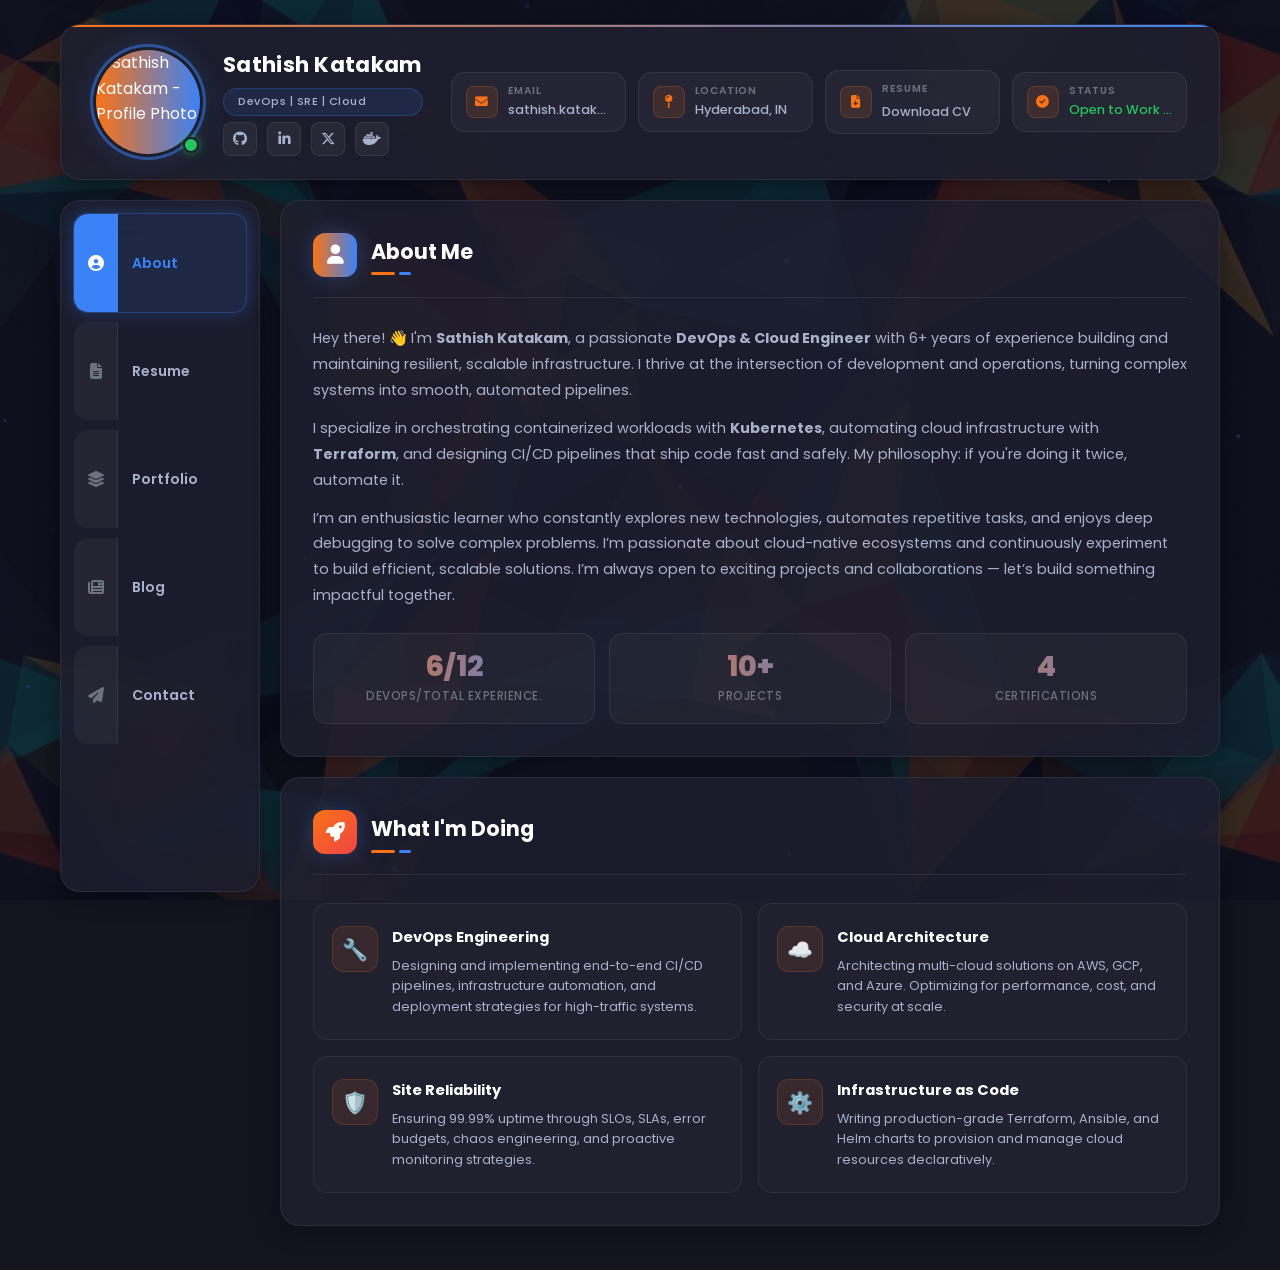
==== index.html @ ece2264b "files updated" ====
<!DOCTYPE html>
<html lang="en">

<head>
  <meta charset="UTF-8" />
  <meta name="viewport" content="width=device-width, initial-scale=1.0" />

  <!-- SEO -->
  <title>Sathish Katakam — DevOps & Cloud Engineer</title>
  <meta name="description"
    content="Alex Rivera is a DevOps, SRE, and Cloud Engineer specializing in infrastructure automation, Kubernetes, and cloud-native solutions." />
  <meta name="keywords" content="DevOps, SRE, Cloud Engineer, Kubernetes, Docker, AWS, Terraform, Portfolio" />

  <!-- Open Graph -->
  <meta property="og:title" content="Alex Rivera — DevOps & Cloud Engineer" />
  <meta property="og:description" content="Portfolio of Alex Rivera — DevOps, SRE, and Cloud Engineering specialist." />
  <meta property="og:type" content="website" />

  <!-- Fonts -->
  <link rel="preconnect" href="https://fonts.googleapis.com" />
  <link rel="preconnect" href="https://fonts.gstatic.com" crossorigin />
  <link href="https://fonts.googleapis.com/css2?family=Poppins:wght@300;400;500;600;700;800&display=swap"
    rel="stylesheet" />

  <!-- Icons -->
  <link rel="stylesheet" href="https://cdnjs.cloudflare.com/ajax/libs/font-awesome/6.4.2/css/all.min.css" />

  <!-- Styles -->
  <link rel="stylesheet" href="assets/css/style.css" />
</head>

<body>

<div id="certModal" class="img-modal" onclick="closeCertModal()">
  <span class="close-modal">&times;</span>
  <img class="modal-content" id="certModalImg">
</div>

  <!-- Ambient Canvas Background -->
  <canvas id="dot-canvas" style="position:fixed;inset:0;z-index:0;pointer-events:none;"></canvas>

  <div class="page-wrapper">

    <!-- ==================== TOP PANE (Profile Hero) ==================== -->
    <div class="top-pane" role="banner">

      <!-- Left: Avatar + Name + Title -->
      <div class="top-pane-identity">
        <div class="avatar-wrapper">
          <img src="assets/images/profile.png" alt="Sathish Katakam - Profile Photo" />
          <div class="avatar-status" title="Available for work"></div>
        </div>
        <div class="top-pane-name-group">
          <h1 class="profile-name">Sathish Katakam</h1>
          <div class="profile-title">DevOps | SRE | Cloud</div>
          <div class="social-links" aria-label="Social media links">
            <a href="https://github.com/sathish-katakam" class="social-link" title="GitHub" aria-label="GitHub"><i
                class="fab fa-github"></i></a>
            <a href="https://www.linkedin.com/in/sathish-katakam/" class="social-link" title="LinkedIn"
              aria-label="LinkedIn"><i class="fab fa-linkedin-in"></i></a>
            <a href="https://x.com/sathish_katakam" class="social-link" title="Twitter" aria-label="Twitter"><i
                class="fab fa-x-twitter"></i></a>
            <a href="https://hub.docker.com/repositories/sathishkatakam" class="social-link" title="Docker Hub"
              aria-label="Docker Hub"><i class="fab fa-docker"></i></a>
          </div>
        </div>
      </div>

      <!-- Right: Contact Info -->
      <div class="top-pane-contact">
        <div class="contact-item">
          <div class="contact-icon"><i class="fas fa-envelope"></i></div>
          <div class="contact-text">
            <div class="contact-label">Email</div>
            <div class="contact-value">sathish.katakam@gmail.com</div>
          </div>
        </div>
        <div class="contact-item">
          <div class="contact-icon"><i class="fas fa-map-pin"></i></div>
          <div class="contact-text">
            <div class="contact-label">Location</div>
            <div class="contact-value">Hyderabad, IN</div>
          </div>
        </div>
        <div class="contact-item">
          <div class="contact-icon"><i class="fas fa-file-arrow-down"></i></div>
          <div class="contact-text">
            <div class="contact-label">Resume</div>
           	<a href="https://drive.google.com/file/d/14L8axffW6E2tBeldVrfwoEOwYHrTqh4i/view?usp=drive_link" download class="contact-value"> Download CV </a>
          </div>
        </div>
        <div class="contact-item">
          <div class="contact-icon"><i class="fas fa-circle-check"></i></div>
          <div class="contact-text">
            <div class="contact-label">Status</div>
            <div class="contact-value" style="color:#22c55e;">Open to Work 🚀</div>
          </div>
        </div>
      </div>

    </div>

    <!-- ==================== LEFT SIDEBAR (Nav only) ==================== -->
    <aside class="profile-sidebar" role="complementary" aria-label="Main navigation">

      <!-- Navigation Card -->
      <nav class="nav-card" aria-label="Main navigation">
        <ul class="nav-list" role="list">
          <li class="nav-item" role="listitem">
            <a href="#" data-page="about" id="nav-about" aria-label="About page">
              <div class="nav-icon-box"><i class="fas fa-user-circle"></i></div>
              <span>About</span>
            </a>
          </li>
          <li class="nav-item" role="listitem">
            <a href="#" data-page="resume" id="nav-resume" aria-label="Resume page">
              <div class="nav-icon-box"><i class="fas fa-file-lines"></i></div>
              <span>Resume</span>
            </a>
          </li>
          <li class="nav-item" role="listitem">
            <a href="#" data-page="portfolio" id="nav-portfolio" aria-label="Portfolio page">
              <div class="nav-icon-box"><i class="fas fa-layer-group"></i></div>
              <span>Portfolio</span>
            </a>
          </li>
          <li class="nav-item" role="listitem">
            <a href="#" data-page="blog" id="nav-blog" aria-label="Blog page">
              <div class="nav-icon-box"><i class="fas fa-newspaper"></i></div>
              <span>Blog</span>
            </a>
          </li>
          <li class="nav-item" role="listitem">
            <a href="#" data-page="contact" id="nav-contact" aria-label="Contact page">
              <div class="nav-icon-box"><i class="fas fa-paper-plane"></i></div>
              <span>Contact</span>
            </a>
          </li>
        </ul>
      </nav>

    </aside>

    <!-- ==================== MAIN CONTENT ==================== -->
    <main class="main-content" role="main">

      <!-- ===== ABOUT PAGE ===== -->
      <section id="page-about" class="content-page" aria-label="About me">
        <div class="content-card">
          <div class="section-header">
            <div class="section-icon"><i class="fas fa-user"></i></div>
            <div class="section-title-group">
              <h2 class="section-title">About Me</h2>
              <div class="accent-bar"><span class="bar-orange"></span><span class="bar-blue"></span></div>
            </div>
          </div>

          <p class="bio-text">
            Hey there! 👋 I'm <strong>Sathish Katakam</strong>, a passionate <strong>DevOps & Cloud Engineer</strong>
            with 6+ years of experience building and maintaining resilient, scalable infrastructure. I thrive at the
            intersection of development and operations, turning complex systems into smooth, automated pipelines.
          </p>
          <p class="bio-text">
            I specialize in orchestrating containerized workloads with <strong>Kubernetes</strong>, automating cloud
            infrastructure with <strong>Terraform</strong>, and designing CI/CD pipelines that ship code fast and
            safely. My philosophy: if you're doing it twice, automate it.
          </p>
          <p class="bio-text">
            I’m an enthusiastic learner who constantly explores new technologies, automates repetitive tasks, and enjoys
            deep debugging to solve complex problems. I’m passionate about cloud-native ecosystems and continuously
            experiment to build efficient, scalable solutions. I’m always open to exciting projects and collaborations —
            let’s build something impactful together.
          </p>

          <!-- Stats -->
          <div class="highlight-grid">
            <div class="highlight-box">
              <div class="highlight-number">6/12</div>
              <div class="highlight-label">DevOps/Total Experience.</div>
            </div>
            <div class="highlight-box">
              <div class="highlight-number">10+</div>
              <div class="highlight-label">Projects</div>
            </div>
            <div class="highlight-box">
              <div class="highlight-number">4</div>
              <div class="highlight-label">Certifications</div>
            </div>
          </div>
        </div>

        <!-- What I'm Doing Card -->
        <div class="content-card">
          <div class="section-header">
            <div class="section-icon" style="background: linear-gradient(135deg, #f97316, #ef4444)"><i
                class="fas fa-rocket"></i></div>
            <div class="section-title-group">
              <h2 class="section-title">What I'm Doing</h2>
              <div class="accent-bar"><span class="bar-orange"></span><span class="bar-blue"></span></div>
            </div>
          </div>

          <div class="services-grid">
            <div class="service-card">
              <div class="service-icon-wrap">🔧</div>
              <div class="service-body">
                <h3>DevOps Engineering</h3>
                <p>Designing and implementing end-to-end CI/CD pipelines, infrastructure automation, and deployment
                  strategies for high-traffic systems.</p>
              </div>
            </div>
            <div class="service-card">
              <div class="service-icon-wrap">☁️</div>
              <div class="service-body">
                <h3>Cloud Architecture</h3>
                <p>Architecting multi-cloud solutions on AWS, GCP, and Azure. Optimizing for performance, cost, and
                  security at scale.</p>
              </div>
            </div>
            <div class="service-card">
              <div class="service-icon-wrap">🛡️</div>
              <div class="service-body">
                <h3>Site Reliability</h3>
                <p>Ensuring 99.99% uptime through SLOs, SLAs, error budgets, chaos engineering, and proactive monitoring
                  strategies.</p>
              </div>
            </div>
            <div class="service-card">
              <div class="service-icon-wrap">⚙️</div>
              <div class="service-body">
                <h3>Infrastructure as Code</h3>
                <p>Writing production-grade Terraform, Ansible, and Helm charts to provision and manage cloud resources
                  declaratively.</p>
              </div>
            </div>
          </div>
        </div>
      </section>

      <!-- ===== RESUME PAGE ===== -->
      <section id="page-resume" class="content-page" aria-label="Resume and experience">

        <!-- Experience -->
        <div class="content-card">
          <div class="section-header">
            <div class="section-icon" style="background: linear-gradient(135deg, #3b82f6, #8b5cf6)"><i
                class="fas fa-briefcase"></i></div>
            <div class="section-title-group">
              <h2 class="section-title">Experience</h2>
              <div class="accent-bar"><span class="bar-orange"></span><span class="bar-blue"></span></div>
            </div>
          </div>

          <p class="resume-section-title"><i class="fas fa-network-wired"></i> Work History</p>

          <div class="timeline">
            <div class="timeline-item">
              <div class="timeline-dot"></div>
              <div class="timeline-content">
                <div class="timeline-date"><i class="fas fa-calendar"></i> Feb 2022 — Present</div>
                <div class="timeline-title">Asst.Consultant</div>
                <div class="timeline-company">🏢 TCS, Hyderabad. IN</div>
                <p class="timeline-desc">Led infrastructure and CI/CD optimization across 20+ AKS workloads and 20+
                  clusters (300+ nodes). Reduced deployment time by 30% and improved success rate by 40% through
                  pipeline redesign and automation. Built Terraform-based landing zones and standardized Helm
                  deployments across multi-environment platforms (Dev–Prod). Implemented GitOps using ArgoCD, reducing
                  manual effort by 60%. Architected multi-region (East US2–Central US) Kubernetes platform supporting
                  20+ LOBs and 200K+ daily requests. Improved reliability by reducing downtime 25% and cutting incident
                  resolution time through RCA and platform stabilization. Optimized cloud costs by ~15% via resource
                  cleanup and utilization improvements.</p>
              </div>
            </div>
            <div class="timeline-item">
              <div class="timeline-dot"></div>
              <div class="timeline-content">
                <div class="timeline-date"><i class="fas fa-calendar"></i> May 2019 — Jan 2022</div>
                <div class="timeline-title">Lead Analyst/DevOps Engineer</div>
                <div class="timeline-company">🏢 CGI, Hyderabad. IN</div>
                <p class="timeline-desc">Built Jenkins CI/CD pipelines, reducing manual effort by 50% and improving
                  release reliability. Automated deployments and developed Bash/Go tooling, increasing team productivity
                  by 70%. Managed configuration with SaltStack and led Oracle upgrades (12c→19c) with minimal downtime.
                  Owned P1/P2 incident resolution and improved system stability. Mentored engineers on DevOps and CI/CD
                  best practices.</p>
              </div>
            </div>
            <div class="timeline-item">
              <div class="timeline-dot"></div>
              <div class="timeline-content">
                <div class="timeline-date"><i class="fas fa-calendar"></i> Jan 2018 — May 2022</div>
                <div class="timeline-title">Build & Release Engineer</div>
                <div class="timeline-company">🏢 BOP Consultants Pvt. Ltd, Bangalore, IN</div>
                <p class="timeline-desc">Provisioned AWS infrastructure with Terraform, reducing provisioning time by
                  50% and cutting costs by 20% through cloud migration. Built Jenkins CI/CD pipelines, reducing
                  deployment time by 40% and improving release reliability. Implemented CloudWatch monitoring to enhance
                  incident detection. Managed Git (Gitolite, Gerrit) to streamline collaboration and reduce conflicts.
                </p>
              </div>
            </div>
            <div class="timeline-item">
              <div class="timeline-dot"></div>
              <div class="timeline-content">
                <div class="timeline-date"><i class="fas fa-calendar"></i> Feb 2013 — Nov 2017</div>
                <div class="timeline-title">Sr.Software Engineer/SRE</div>
                <div class="timeline-company">🏢 UST-Global, Trivandrum.IN</div>
                <p class="timeline-desc">Maintained >99% SLA for P1/P2 incidents with minimal escalations through strong
                  L3 production support. Improved application performance by 25% by upgrading JBoss and Java. Built
                  Spring Batch components for large-scale data processing. Automated monitoring using shell scripting
                  and Grafana, improving issue detection by 30%.</p>
              </div>
            </div>

            <!-- Education -->
            <div class="content-card">
              <div class="section-header">
                <div class="section-icon" style="background: linear-gradient(135deg, #14b8a6, #3b82f6)"><i
                    class="fas fa-graduation-cap"></i></div>
                <div class="section-title-group">
                  <h2 class="section-title">Education</h2>
                  <div class="accent-bar"><span class="bar-orange"></span><span class="bar-blue"></span></div>
                </div>
              </div>

              <p class="resume-section-title"><i class="fas fa-book-open"></i> Academic Background</p>

              <div class="timeline">
                <div class="timeline-item">
                  <div class="timeline-dot" style="background: var(--accent-teal);"></div>
                  <div class="timeline-content">
                    <div class="timeline-date"><i class="fas fa-calendar"></i> 2014 — 2018</div>
                    <div class="timeline-title">M.Tech (Computer Sceience)</div>
                    <div class="timeline-company">🎓 JNTU, Hyderabad</div>
                  </div>
                </div>
              </div>
            </div>

            <!-- Skills -->
            <div class="content-card">
              <div class="section-header">
                <div class="section-icon" style="background: linear-gradient(135deg, #f97316, #ec4899)"><i
                    class="fas fa-code"></i></div>
                <div class="section-title-group">
                  <h2 class="section-title">Skills</h2>
                  <div class="accent-bar"><span class="bar-orange"></span><span class="bar-blue"></span></div>
                </div>
              </div>

              <div class="skills-grid">
                <div class="skill-item">
                  <div class="skill-header">
                    <span class="skill-name">Kubernetes</span>
                    <span class="skill-percent">80%</span>
                  </div>
                  <div class="skill-bar">
                    <div class="skill-fill" style="width:80%"></div>
                  </div>
                </div>
                <div class="skill-item">
                  <div class="skill-header">
                    <span class="skill-name">Terraform / IaC</span>
                    <span class="skill-percent">80%</span>
                  </div>
                  <div class="skill-bar">
                    <div class="skill-fill" style="width:80%"></div>
                  </div>
                </div>
                <div class="skill-item">
                  <div class="skill-header">
                    <span class="skill-name">AWS / Azure</span>
                    <span class="skill-percent">80%</span>
                  </div>
                  <div class="skill-bar">
                    <div class="skill-fill" style="width:80%"></div>
                  </div>
                </div>
                <div class="skill-item">
                  <div class="skill-header">
                    <span class="skill-name">CI/CD (Jenkins/GitHub)</span>
                    <span class="skill-percent">92%</span>
                  </div>
                  <div class="skill-bar">
                    <div class="skill-fill" style="width:92%"></div>
                  </div>
                </div>
                <div class="skill-item">
                  <div class="skill-header">
                    <span class="skill-name">Linux / Shell Scripting</span>
                    <span class="skill-percent">94%</span>
                  </div>
                  <div class="skill-bar">
                    <div class="skill-fill" style="width:94%"></div>
                  </div>
                </div>
                <div class="skill-item">
                  <div class="skill-header">
                    <span class="skill-name">Python / Go</span>
                    <span class="skill-percent">60%</span>
                  </div>
                  <div class="skill-bar">
                    <div class="skill-fill" style="width:60%"></div>
                  </div>
                </div>
                <div class="skill-item">
                  <div class="skill-header">
                    <span class="skill-name"> Grafana</span>
                    <span class="skill-percent">85%</span>
                  </div>
                  <div class="skill-bar">
                    <div class="skill-fill" style="width:85%"></div>
                  </div>
                </div>
              </div>

              <div class="tech-tags">
                <span class="tech-tag">Kubernetes</span>
                <span class="tech-tag">Docker</span>
                <span class="tech-tag">Terraform</span>
                <span class="tech-tag">AWS</span>
                <span class="tech-tag">Ansible</span>
                <span class="tech-tag">Helm</span>
                <span class="tech-tag">ArgoCD</span>
                <span class="tech-tag">Jenkins</span>
                <span class="tech-tag">GitHub Actions</span>
                <span class="tech-tag">Grafana</span>
                <span class="tech-tag">Python</span>
                <span class="tech-tag">Go</span>
                <span class="tech-tag">Bash</span>
                <span class="tech-tag">PostgreSQL</span>
                <span class="tech-tag">Oracle</span>
              </div>
            </div>
      </section>

      <!-- ===== PORTFOLIO PAGE ===== -->
      <section id="page-portfolio" class="content-page" aria-label="Portfolio projects">
        <div class="content-card">
          <div class="section-header">
            <div class="section-icon" style="background:linear-gradient(135deg,#8b5cf6,#3b82f6)"><i
                class="fas fa-layer-group"></i></div>
            <div class="section-title-group">
              <h2 class="section-title">Portfolio</h2>
              <div class="accent-bar"><span class="bar-orange"></span><span class="bar-blue"></span></div>
            </div>
          </div>
          <!-- Filter Buttons -->
          <div class="filter-buttons" role="group" aria-label="Portfolio filter">
            <button class="filter-btn active" data-filter="all" id="filter-all">All</button>
            <button class="filter-btn" data-filter="Projects" id="filter-devops">Projects</button>
            <button class="filter-btn" data-filter="cert" id="filter-cert">Certifications</button>
			<button class="filter-btn" data-filter="badge" id="filter-cert">Badges</button>
          </div>

          <!-- Portfolio Grid -->
         <div class="portfolio-grid">
			  <!-- PROJECT ITEM -->
			  <div class="portfolio-item" data-category="Projects">
				<!-- CLICKABLE HEADER -->
				<div class="project-header clickable" onclick="toggleProject(this)">

				  <div class="portfolio-img-wrap">
	              <img src="assets/images/proj1.png" alt="AKS GitOps Onboarding Architecture" loading="lazy" />
					<div class="portfolio-overlay">
					  <p class="portfolio-overlay-text">
						Governed Multi-Tenant AKS Platform — GitOps Onboarding
					  </p>
					</div>
				  </div>
				  <div class="portfolio-info">
					<div class="portfolio-category-badge">DevOps</div>
					<div class="portfolio-title">CI/CD • Kubernetes • Onboarding</div>
				  </div>
				</div>
				<!-- PROJECT DETAILS -->
				<div class="project-details">
				  <div class="project-grid">
					<!-- 1. HIGH LEVEL FLOW -->
					<section class="project-section">
					  <h3 class="subhi">1. High-Level Flow</h3>
					  <ol class="flow-list">
						<li>ARB Approval → Infra Definition</li>
						<li>Tenant Onboarding → Landing Zone</li>
						<li>Application Onboarding → GitOps</li>
						<li>Security → Vault, Istio</li>
						<li>Deployment → ArgoCD Sync</li>
					  </ol>					  
					  <div class="callout">
						Output:</strong> Automated tenant & application onboarding using Terraform, ArgoCD, Vault, and Istio.
					  </div>
					</section>
					<!-- 2. ARCHITECTURE -->
					<section class="project-section">
					  <h3 class="subhi">2. Tenant Onboarding (Platform Layer)</h3>

					  <h4 class="subhi">Provisioning via Terraform (Landing Zones)</h4>
					  <ul class="bullet-list">
						<li>Resource Groups, AKS clusters, Namespace segregation</li>
						<li>Networking (VNet, Subnets), IAM / RBAC</li>
					  </ul>

					  <div class="callout">
						Output:</strong> A ready platform where apps can be deployed.
					  </div>
					</section>

					<!-- 3. APPLICATION + SECURITY -->
					<section class="project-section">
					  <h3 class="subhi">3. Application Onboarding (GitOps Core)</h3>

					  <ul class="bullet-list">
						<li><strong>Application Repo</strong> — source code and Helm charts</li>
						<li><strong>ArgoCD Repo</strong> — Kubernetes manifests and environment configs (Dev/UAT/Prod)</li>
						<li><strong>Vault Repo</strong> — secrets stored securely in HashiCorp Vault</li>
						<li><strong>Multi‑Region Strategy</strong>Regions: East US2 (Active) → Central US (Passive)</li>
					  </ul>
					  
					  <div class="callout">
						Output:</strong> GitOps model where ArgoCD continuously syncs desired state from Git to AKS
					  </div>
					</section>	
					<!-- 3. APPLICATION + SECURITY -->
					<section class="project-section">
					  <h3 class="subhi">4. Networking Layer, Deployment Strategy</h3>
					  <ul class="bullet-list">
					   <li><strong>Vault Integration</strong> </li>
					   <li><strong>URL Whitelisting</strong> </li>
					   <li><strong>Namespace Isolation</strong></li>
					   <li><strong>Istio Service Mesh</strong> </li>
					   <li>ArgoCD watches Git repos and syncs desired state</li>
				       <li>Auto‑sync for lower environments (Dev/UAT)</li>
				       <li>Manual sync for Production (approval gate)</li>
					  </ul>
					  
					  <div class="callout">
						Output:</strong> Istio ensures zero‑trust communication inside the cluster
						Output:</strong> Prevent accidental releases and enforce approval gates for prod
					  </div>
					</section>						
					</div>
				</div>				
			  </div>
			  
			  <div class="portfolio-item" data-category="Projects">
        	  <!-- Second Project -->
			  <div class="project-header clickable" onclick="toggleProject(this)">

				<div class="portfolio-img-wrap">
				  <img src="assets/images/proj2.png" alt="Enterprise CI/CD Platform" loading="lazy" />

				  <div class="portfolio-overlay">
					<p class="portfolio-overlay-text">
					  Enterprise CI/CD Platform — Multi-Branch Release Strategy
					</p>
				  </div>
				</div>

				<div class="portfolio-info">
				  <div class="portfolio-category-badge">DevOps</div>
				  <div class="portfolio-title">
					CI/CD • Jenkins • Release Strategy
				  </div>
				</div>

			  </div>
			  <!-- PROJECT DETAILS -->
			  <div class="project-details">
				<div class="project-grid">

				  <!-- 1 -->
				  <section class="project-section">
					<h3 class="subhi">1. High-Level Flow</h3>

					<ol class="flow-list">
					  <li>Developer Commit → Junior</li>
					  <li>Validation → Queen</li>
					  <li>Promotion → King</li>
					  <li>CI/CD Pipelines Trigger</li>
					  <li>Deployment per Environment</li>
					</ol>

					<div class="callout">
					  Output: Controlled multi-environment release strategy.
					</div>
				  </section>

				  <!-- 2 -->
				  <section class="project-section">
					<h3 class="subhi">2. Branching & Versioning</h3>

					<ul class="bullet-list">
					  <li><strong>Junior</strong> — Feature branches</li>
					  <li><strong>Queen</strong> — Pre-stable validation</li>
					  <li><strong>King</strong> — Production stable</li>
					  <li>Minor & major versioning control</li>
					</ul>

					<div class="callout">
					  Output: Strong governance and traceability.
					</div>
				  </section>

				  <!-- 3 -->
				  <section class="project-section">
					<h3 class="subhi">3. CI/CD Pipeline Design</h3>

					<ul class="bullet-list">
					  <li>Dev → instant deployment</li>
					  <li>QA → controlled pipelines</li>
					  <li>Nightly scheduled builds</li>
					  <li>Production → strict promotion</li>
					</ul>

					<div class="callout">
					  Output: Separation of CI and CD ensures stability.
					</div>
				  </section>

				  <!-- 4 -->
				  <section class="project-section">
					<h3 class="subhi">4. Infrastructure & Automation</h3>

					<ul class="bullet-list">
					  <li>Jenkins agents (7 / 5 / 2 distribution)</li>
					  <li>SaltStack for config & setup</li>
					  <li>IIS hosting</li>
					  <li>Go scripts for automation</li>
					</ul>

					<div class="callout">
					  Output: Scalable and automated execution layer.
					</div>
				  </section>
				</div>
			  </div>
			</div>
			<div class="portfolio-item" data-category="Projects">

		  <!-- Third Project -->
		  <div class="project-header clickable" onclick="toggleProject(this)">

			<div class="portfolio-img-wrap">
			  <img src="assets/images/proj3.png" loading="lazy" />
			  <div class="portfolio-overlay">
				<p class="portfolio-overlay-text">
				  Hybrid CI/CD Pipeline — Jenkins + Azure + ArgoCD
				</p>
			  </div>
			</div>

			<div class="portfolio-info">
			  <div class="portfolio-category-badge">DevOps</div>
			  <div class="portfolio-title">
				CI/CD • Docker • Kubernetes • GitOps
			  </div>
			</div>

		  </div>

		  <!-- PROJECT DETAILS -->
		  <div class="project-details">
			<div class="project-grid">

			  <!-- 1 -->
			  <section class="project-section">
				<h3 class="subhi">1. High-Level Flow</h3>

				<ol class="flow-list">
				  <li>Code Commit → GitHub</li>
				  <li>Trigger Jenkins / Azure Pipeline</li>
				  <li>Build → Test → Package</li>
				  <li>Docker Build & Push → DockerHub</li>
				  <li>ArgoCD Sync → Kubernetes</li>
				</ol>

				<div class="callout">
				  Output: End-to-end automated CI/CD pipeline.
				</div>
			  </section>

			  <!-- 2 -->
			  <section class="project-section">
				<h3 class="subhi">2. CI/CD Strategy</h3>

				<ul class="bullet-list">
				  <li><strong>Jenkins</strong> — Enterprise CI workloads</li>
				  <li><strong>Azure YAML</strong> — Pipeline-as-code</li>
				  <li>Hybrid model for flexibility</li>
				</ul>

				<div class="callout">
				  Output: Supports both legacy and modern pipelines.
				</div>
			  </section>

			  <!-- 3 -->
			  <section class="project-section">
				<h3 class="subhi">3. Pipeline Design</h3>

				<ul class="bullet-list">
				  <li>Automated build & testing</li>
				  <li>Artifact versioning</li>
				  <li>Docker image creation</li>
				  <li>CI/CD separation</li>
				</ul>

				<div class="callout">
				  Output: Reliable and repeatable deployments.
				</div>
			  </section>

			  <!-- 4 -->
			  <section class="project-section">
				<h3 class="subhi">4. Deployment & Automation</h3>

				<ul class="bullet-list">
				  <li>Docker + DockerHub</li>
				  <li>Kubernetes orchestration</li>
				  <li>ArgoCD GitOps deployment</li>
				  <li>Shell-based manifest updates</li>
				</ul>

				<div class="callout">
				  Output: Scalable GitOps-driven deployment model.
				</div>
			  </section>

			</div>
		  </div>
		</div>
		
		<div class="portfolio-item" data-category="cert">
		  <div class="portfolio-img-wrap clickable" onclick="openCertModal(this)">
			<img src="assets/images/google-cert.png" alt="Google Cloud Generative AI Leader Certificate" loading="lazy" />
			<div class="portfolio-overlay">
			  <p class="portfolio-overlay-text">
				Google Cloud Certified — Generative AI Leader
			  </p>
			</div>
		  </div>

		  <div class="portfolio-info">
			<div class="portfolio-category-badge">Certification</div>
			<div class="portfolio-title">Generative AI Leader</div>
		  </div>
		</div>
		<div class="portfolio-item" data-category="cert">

		  <div class="portfolio-img-wrap clickable" onclick="openCertModal(this)">
			<img src="assets/images/az400.png" alt="Microsoft DevOps Engineer Expert Certificate" loading="lazy" />

			<div class="portfolio-overlay">
			  <p class="portfolio-overlay-text">
				Microsoft Certified — DevOps Engineer Expert
			  </p>
			</div>
		  </div>

		  <div class="portfolio-info">
			<div class="portfolio-category-badge">Certification</div>
			<div class="portfolio-title">DevOps Engineer Expert (AZ-400)</div>
		  </div>
		</div>
		<div class="portfolio-item" data-category="cert">
		  <div class="portfolio-img-wrap clickable" onclick="openCertModal(this)">
			<img src="assets/images/az104.png" alt="Microsoft Azure Administrator Associate Certificate" loading="lazy" />

			<div class="portfolio-overlay">
			  <p class="portfolio-overlay-text">
				Microsoft Certified — Azure Administrator Associate
			  </p>
			</div>
		  </div>

		  <div class="portfolio-info">
			<div class="portfolio-category-badge">Certification</div>
			<div class="portfolio-title">Azure Administrator Associate (AZ-104)</div>
		  </div>
		</div>
		<div class="portfolio-item" data-category="cert">
			<div class="portfolio-img-wrap clickable" onclick="openCertModal(this)">
			<img src="assets/images/itil.png" alt="ITIL® Foundation Certificate in IT Service Management" loading="lazy" />

			<div class="portfolio-overlay">
			  <p class="portfolio-overlay-text">
				ITIL® Foundation Certificate in IT Service Management
			  </p>
			</div>
		  </div>

		  <div class="portfolio-info">
			<div class="portfolio-category-badge">Certification</div>
			<div class="portfolio-title">ITIL® Foundation Certificate in IT Service Management</div>
		  </div>
		</div>
						
		<div class="portfolio-item" data-category="badge">
			<div class="portfolio-img-wrap clickable" onclick="openCertModal(this)">
			<img src="assets/images/aibadge.png" alt="Google Badge" loading="lazy" />

			<div class="portfolio-overlay">
			  <p class="portfolio-overlay-text">
				Google Cloud Certified — Generative AI Leader-Badge 
			  </p>
			</div>
		  </div>

		  <div class="portfolio-info">
			<div class="portfolio-category-badge">Badges</div>
			<div class="portfolio-title">Google Cloud Certified — Generative AI Leader-Badge </div>
		  </div>
		</div>
		
		<div class="portfolio-item" data-category="badge">
			<div class="portfolio-img-wrap clickable" onclick="openCertModal(this)">
			<img src="assets/images/az400badge.png" alt="az400 Badge" loading="lazy" />

			<div class="portfolio-overlay">
			  <p class="portfolio-overlay-text">
				Microsoft Certified — DevOps Engineer Expert
			  </p>
			</div>
		  </div>

		  <div class="portfolio-info">
			<div class="portfolio-category-badge">Badges</div>
			<div class="portfolio-title">Microsoft Certified — DevOps Engineer Expert</div>
		  </div>
		</div>
		
		<div class="portfolio-item" data-category="badge">
			<div class="portfolio-img-wrap clickable" onclick="openCertModal(this)">
			<img src="assets/images/AZ104badge.png" alt="az104 Badge" loading="lazy" />

			<div class="portfolio-overlay">
			  <p class="portfolio-overlay-text">
				Microsoft Certified — Azure Administrator Associate
			  </p>
			</div>
		  </div>

		  <div class="portfolio-info">
			<div class="portfolio-category-badge">Badges</div>
			<div class="portfolio-title">	Microsoft Certified — Azure Administrator Associate</div>
		  </div>
		</div>		
	</div>
   </section>

      <!-- ===== BLOG PAGE ===== -->
      <section id="page-blog" class="content-page" aria-label="Blog articles">
        <div class="content-card">
          <div class="section-header">
            <div class="section-icon" style="background:linear-gradient(135deg,#f97316,#eab308)"><i
                class="fas fa-newspaper"></i></div>
            <div class="section-title-group">
              <h2 class="section-title">Blog</h2>
              <div class="accent-bar"><span class="bar-orange"></span><span class="bar-blue"></span></div>
            </div>
          </div>

          <div class="blog-list">

		<article class="blog-item clickable" onclick="toggleBlog(this)" data-target="ai-roadmap">
     		  <div class="blog-thumb">
	 		   <img src="assets/images/proj1.png" alt="Kubernetes Scaling article thumbnail" loading="lazy" />
		     </div>
            <div class="blog-body">
			<div class="blog-meta">
			  <span class="blog-category">AI</span>
			  <span class="blog-date"><i class="fas fa-calendar-alt"></i> Mar 15, 2025</span>
			</div>
			<h3 class="blog-title">
			  AI Road Map — Beginner to Expert
			</h3>
			<p class="blog-excerpt">
			  End-to-end roadmap to transition from DevOps to AI/MLOps with structured learning path and real projects.
			</p>
			<a href="https://sathish-katakam.github.io/ai-roadmap.html" 
			   target="_blank" 
			   class="blog-read-more">
			  Click to Read <i class="fas fa-arrow-right"></i>
			</a>
			</span>
		  </div>
		</article>
        </div>
      </section>

    </main>
  </div>

  <!-- ==================== MOBILE BOTTOM NAV ==================== -->
  <nav class="mobile-nav" aria-label="Mobile navigation">
    <ul class="mobile-nav-list" role="list">
      <li class="mobile-nav-item">
        <a href="#" data-page="about" aria-label="About">
          <i class="fas fa-user-circle"></i>
          <span>About</span>
        </a>
      </li>
      <li class="mobile-nav-item">
        <a href="#" data-page="resume" aria-label="Resume">
          <i class="fas fa-file-lines"></i>
          <span>Resume</span>
        </a>
      </li>
      <li class="mobile-nav-item">
        <a href="#" data-page="portfolio" aria-label="Portfolio">
          <i class="fas fa-layer-group"></i>
          <span>Portfolio</span>
        </a>
      </li>
      <li class="mobile-nav-item">
        <a href="#" data-page="blog" aria-label="Blog">
          <i class="fas fa-newspaper"></i>
          <span>Blog</span>
        </a>
      </li>
      <li class="mobile-nav-item">
        <a href="#" data-page="contact" aria-label="Contact">
          <i class="fas fa-paper-plane"></i>
          <span>Contact</span>
        </a>
      </li>
    </ul>
  </nav>

  <!-- Scripts -->
  <script src="assets/js/main.js"></script>
</body>

</html>
---- assets/css/style.css ----
/* =============================================
   PORTFOLIO SITE - Main Stylesheet
   ============================================= */

/* --- Google Fonts Import --- */
@import url('https://fonts.googleapis.com/css2?family=Poppins:wght@300;400;500;600;700;800&display=swap');

/* --- CSS Variables / Design Tokens --- */
:root {
  --bg-main: #14141f;
  --bg-card: #1e1e2e;
  --bg-card-alt: #252538;
  --border-color: rgba(255, 255, 255, 0.07);
  --border-hover: rgba(255, 255, 255, 0.15);

  --text-primary: #ffffff;
  --text-secondary: #a8b2cc;
  --text-muted: #6b7280;

  --accent-orange: #f97316;
  --accent-blue: #3b82f6;
  --accent-teal: #14b8a6;
  --accent-purple: #8b5cf6;

  --gradient-hero: linear-gradient(135deg, #f97316 0%, #ef4444 50%, #8b5cf6 100%);
  --gradient-accent: linear-gradient(90deg, #f97316, #3b82f6);

  --shadow-card: 0 4px 24px rgba(0, 0, 0, 0.4);
  --shadow-glow-blue: 0 0 20px rgba(59, 130, 246, 0.3);
  --shadow-glow-orange: 0 0 20px rgba(249, 115, 22, 0.3);

  --radius-sm: 8px;
  --radius-md: 14px;
  --radius-lg: 20px;

  --sidebar-width: 200px;
  --profile-width: 200px;
  --nav-height: 64px;

  --transition: all 0.3s cubic-bezier(0.4, 0, 0.2, 1);
}

/* --- Reset & Base --- */
*,
*::before,
*::after {
  box-sizing: border-box;
  margin: 0;
  padding: 0;
}

html {
  scroll-behavior: smooth;
}

body {
  font-family: 'Poppins', sans-serif;
  background-color: var(--bg-main);
  background-image: url('../images/bg.png');
  background-size: cover;
  background-attachment: fixed;
  background-position: center;
  color: var(--text-primary);
  min-height: 100vh;
  line-height: 1.6;
}

body::before {
  content: '';
  position: fixed;
  inset: 0;
  background: rgba(14, 14, 30, 0.82);
  z-index: 0;
  pointer-events: none;
}

a {
  text-decoration: none;
  color: inherit;
}

ul {
  list-style: none;
}

img {
  max-width: 100%;
  height: auto;
  display: block;
}

/* --- Scrollbar --- */
::-webkit-scrollbar {
  width: 6px;
}

::-webkit-scrollbar-track {
  background: var(--bg-main);
}

::-webkit-scrollbar-thumb {
  background: var(--accent-blue);
  border-radius: 3px;
}

/* =============================================
   LAYOUT WRAPPER
   ============================================= */
.page-wrapper {
  position: relative;
  z-index: 1;
  display: grid;
  grid-template-columns: var(--profile-width) 1fr;
  grid-template-rows: auto 1fr;
  grid-template-areas:
    "top  top"
    "sidebar main";
  gap: 20px;
  max-width: 1200px;
  margin: 0 auto;
  padding: 24px 20px;
  min-height: 100vh;
}

/* =============================================
   TOP PANE — Full-width Profile Hero
   ============================================= */
.top-pane {
  grid-area: top;
  background: rgba(30, 30, 46, 0.9);
  backdrop-filter: blur(24px);
  -webkit-backdrop-filter: blur(24px);
  border: 1px solid var(--border-color);
  border-radius: var(--radius-lg);
  padding: 22px 32px;
  box-shadow: var(--shadow-card);
  display: flex;
  align-items: center;
  justify-content: space-between;
  gap: 28px;
  transition: var(--transition);
  position: relative;
  overflow: hidden;
}

.top-pane::before {
  content: '';
  position: absolute;
  top: 0;
  left: 0;
  right: 0;
  height: 2px;
  background: var(--gradient-accent);
  border-radius: var(--radius-lg) var(--radius-lg) 0 0;
}

.top-pane:hover {
  border-color: var(--border-hover);
  box-shadow: var(--shadow-card), var(--shadow-glow-blue);
}

/* Identity (left side of top pane) */
.top-pane-identity {
  display: flex;
  align-items: center;
  gap: 20px;
  flex-shrink: 0;
}

.top-pane-identity .avatar-wrapper {
  width: 110px;
  height: 110px;
  margin: 0;
  flex-shrink: 0;
}

.top-pane-name-group {
  display: flex;
  flex-direction: column;
  gap: 6px;
}

.top-pane-name-group .profile-name {
  font-size: 1.35rem;
  margin-bottom: 0;
}

.top-pane-name-group .profile-title {
  margin-bottom: 0;
  font-size: 0.7rem;
}

.top-pane-name-group .social-links {
  justify-content: flex-start;
  margin-bottom: 0;
}

/* Contact section (right side of top pane) */
.top-pane-contact {
  display: grid;
  grid-template-columns: repeat(4, 1fr);
  gap: 12px;
  flex: 1;
  align-items: center;
}

.top-pane-contact .contact-item {
  align-items: center;
  justify-content: flex-start;
  padding: 10px 14px;
  background: rgba(255, 255, 255, 0.04);
  border: 1px solid var(--border-color);
  border-radius: var(--radius-md);
  transition: var(--transition);
  gap: 10px;
  min-width: 0;
}

.top-pane-contact .contact-item:hover {
  border-color: rgba(249, 115, 22, 0.35);
  background: rgba(249, 115, 22, 0.06);
}

.top-pane-contact .contact-value {
  white-space: nowrap;
  overflow: hidden;
  text-overflow: ellipsis;
  word-break: normal;
}

/* =============================================
   PROFILE SIDEBAR (Left Column)
   ============================================= */
.profile-sidebar {
  grid-area: sidebar;
  position: sticky;
  top: 24px;
  display: flex;
  flex-direction: column;
  height: calc(100vh - 48px - 160px);
}

/* Profile Card */
.profile-card {
  background: rgba(30, 30, 46, 0.85);
  backdrop-filter: blur(20px);
  -webkit-backdrop-filter: blur(20px);
  border: 1px solid var(--border-color);
  border-radius: var(--radius-lg);
  padding: 28px 20px;
  text-align: center;
  box-shadow: var(--shadow-card);
  transition: var(--transition);
}

.profile-card:hover {
  border-color: var(--border-hover);
  box-shadow: var(--shadow-card), var(--shadow-glow-blue);
}

.avatar-wrapper {
  position: relative;
  width: 100px;
  height: 100px;
  margin: 0 auto 16px;
}

.avatar-wrapper img {
  width: 100%;
  height: 100%;
  object-fit: cover;
  border-radius: 50%;
  border: 3px solid transparent;
  background: var(--gradient-accent);
  background-clip: padding-box;
  box-shadow: 0 0 0 3px rgba(59, 130, 246, 0.5), 0 0 30px rgba(59, 130, 246, 0.2);
}

.avatar-status {
  position: absolute;
  bottom: 4px;
  right: 4px;
  width: 16px;
  height: 16px;
  background: #22c55e;
  border-radius: 50%;
  border: 2px solid var(--bg-card);
  box-shadow: 0 0 8px rgba(34, 197, 94, 0.6);
  animation: pulse-status 2s infinite;
}

@keyframes pulse-status {

  0%,
  100% {
    transform: scale(1);
    opacity: 1;
  }

  50% {
    transform: scale(1.2);
    opacity: 0.8;
  }
}

.profile-name {
  font-size: 1.15rem;
  font-weight: 700;
  color: var(--text-primary);
  margin-bottom: 6px;
  letter-spacing: 0.3px;
}

.profile-title {
  font-size: 0.72rem;
  font-weight: 500;
  color: var(--text-secondary);
  background: rgba(59, 130, 246, 0.12);
  border: 1px solid rgba(59, 130, 246, 0.25);
  border-radius: 50px;
  padding: 4px 14px;
  display: inline-block;
  margin-bottom: 18px;
  letter-spacing: 0.5px;
}

.divider {
  height: 1px;
  background: var(--border-color);
  margin: 14px 0;
}

/* Social Links */
.social-links {
  display: flex;
  justify-content: center;
  gap: 10px;
  margin-bottom: 6px;
}

.social-link {
  width: 34px;
  height: 34px;
  border-radius: 8px;
  background: rgba(255, 255, 255, 0.05);
  border: 1px solid var(--border-color);
  display: flex;
  align-items: center;
  justify-content: center;
  color: var(--text-secondary);
  font-size: 0.9rem;
  transition: var(--transition);
}

.social-link:hover {
  background: var(--accent-blue);
  color: #fff;
  border-color: var(--accent-blue);
  transform: translateY(-2px);
  box-shadow: var(--shadow-glow-blue);
}

/* Contact Info Grid */
.contact-info {
  display: flex;
  flex-direction: column;
  gap: 10px;
  text-align: left;
  margin-top: 4px;
}

.contact-item {
  display: flex;
  align-items: center;
  gap: 10px;
}

.contact-icon {
  width: 32px;
  height: 32px;
  background: rgba(249, 115, 22, 0.12);
  border: 1px solid rgba(249, 115, 22, 0.2);
  border-radius: 8px;
  display: flex;
  align-items: center;
  justify-content: center;
  color: var(--accent-orange);
  font-size: 0.8rem;
  flex-shrink: 0;
  transition: var(--transition);
}

.contact-item:hover .contact-icon {
  background: var(--accent-orange);
  color: #fff;
}

.contact-text {
  flex: 1;
  min-width: 0;
}

.contact-label {
  font-size: 0.65rem;
  color: var(--text-muted);
  text-transform: uppercase;
  letter-spacing: 0.8px;
  font-weight: 600;
}

.contact-value {
  font-size: 0.8rem;
  color: var(--text-secondary);
  word-break: break-all;
  font-weight: 500;
}

/* Nav Card */
.nav-card {
  background: rgba(30, 30, 46, 0.85);
  backdrop-filter: blur(20px);
  -webkit-backdrop-filter: blur(20px);
  border: 1px solid var(--border-color);
  border-radius: var(--radius-lg);
  padding: 12px;
  box-shadow: var(--shadow-card);
  flex: 1;
  display: flex;
  flex-direction: column;
}

.nav-list {
  display: flex;
  flex-direction: column;
  gap: 8px;
  flex: 1;
}

.nav-item {
  display: flex;
  flex: 1;
  max-height: 100px;
}


.nav-item a {
  display: grid;
  grid-template-columns: 44px 1fr;
  align-items: center;
  gap: 0;
  padding: 0;
  border-radius: var(--radius-md);
  color: var(--text-secondary);
  font-size: 0.88rem;
  font-weight: 600;
  transition: var(--transition);
  position: relative;
  overflow: hidden;
  height: 100%;
  width: 100%;
  border: 1px solid transparent;
  text-decoration: none;
}

.nav-item a .nav-icon-box {
  width: 44px;
  height: 100%;
  display: flex;
  align-items: center;
  justify-content: center;
  background: rgba(255, 255, 255, 0.04);
  border-right: 1px solid var(--border-color);
  border-radius: var(--radius-md) 0 0 var(--radius-md);
  transition: var(--transition);
  flex-shrink: 0;
}

.nav-item a .nav-icon-box i {
  font-size: 1rem;
  color: var(--text-muted);
  transition: var(--transition);
}

.nav-item a span {
  padding: 0 14px;
  display: flex;
  align-items: center;
  height: 100%;
}

.nav-item a::before {
  display: none;
}

.nav-item a:hover {
  background: rgba(59, 130, 246, 0.08);
  color: var(--text-primary);
  border-color: rgba(59, 130, 246, 0.2);
}

.nav-item a:hover .nav-icon-box {
  background: rgba(59, 130, 246, 0.15);
  border-color: rgba(59, 130, 246, 0.2);
}

.nav-item a:hover .nav-icon-box i {
  color: var(--accent-blue);
}

.nav-item a.active {
  background: rgba(59, 130, 246, 0.12);
  color: var(--accent-blue);
  border-color: rgba(59, 130, 246, 0.3);
  box-shadow: var(--shadow-glow-blue);
}

.nav-item a.active .nav-icon-box {
  background: var(--accent-blue);
  border-color: var(--accent-blue);
}

.nav-item a.active .nav-icon-box i {
  color: #fff;
}

/* =============================================
   MAIN CONTENT AREA
   ============================================= */
.main-content {
  grid-area: main;
  min-width: 0;
}

.content-page {
  display: none;
  animation: fadeInUp 0.4s ease-out both;
}

.content-page.active {
  display: block;
}

@keyframes fadeInUp {
  from {
    opacity: 0;
    transform: translateY(16px);
  }

  to {
    opacity: 1;
    transform: translateY(0);
  }
}

/* Content Card */
.content-card {
  background: rgba(30, 30, 46, 0.85);
  backdrop-filter: blur(20px);
  -webkit-backdrop-filter: blur(20px);
  border: 1px solid var(--border-color);
  border-radius: var(--radius-lg);
  padding: 32px;
  box-shadow: var(--shadow-card);
  margin-bottom: 20px;
}

/* Section Header */
.section-header {
  margin-bottom: 28px;
  padding-bottom: 20px;
  border-bottom: 1px solid var(--border-color);
  display: flex;
  align-items: center;
  gap: 14px;
}

.section-icon {
  width: 44px;
  height: 44px;
  border-radius: 12px;
  background: var(--gradient-accent);
  display: flex;
  align-items: center;
  justify-content: center;
  font-size: 1.2rem;
  color: #fff;
  flex-shrink: 0;
  box-shadow: var(--shadow-glow-blue);
}

.section-title-group {
  flex: 1;
}

.section-title {
  font-size: 1.3rem;
  font-weight: 700;
  color: var(--text-primary);
  margin-bottom: 2px;
}

.section-subtitle {
  font-size: 0.78rem;
  color: var(--text-muted);
  text-transform: uppercase;
  letter-spacing: 1px;
  font-weight: 500;
}

/* Accent bar */
.accent-bar {
  display: flex;
  gap: 4px;
  margin-top: 4px;
}

.accent-bar span {
  height: 3px;
  border-radius: 3px;
}

.accent-bar .bar-orange {
  width: 24px;
  background: var(--accent-orange);
}

.accent-bar .bar-blue {
  width: 12px;
  background: var(--accent-blue);
}

/* =============================================
   ABOUT PAGE
   ============================================= */

/* Bio Text */
.bio-text {
  font-size: 0.9rem;
  color: var(--text-secondary);
  line-height: 1.8;
  margin-bottom: 12px;
}

/* Highlight Boxes */
.highlight-grid {
  display: grid;
  grid-template-columns: repeat(3, 1fr);
  gap: 14px;
  margin-top: 24px;
}

.highlight-box {
  background: rgba(255, 255, 255, 0.03);
  border: 1px solid var(--border-color);
  border-radius: var(--radius-md);
  padding: 18px 14px;
  text-align: center;
  transition: var(--transition);
  cursor: default;
}

.highlight-box:hover {
  border-color: var(--accent-blue);
  background: rgba(59, 130, 246, 0.06);
  transform: translateY(-3px);
  box-shadow: var(--shadow-glow-blue);
}

.highlight-number {
  font-size: 1.8rem;
  font-weight: 800;
  background: var(--gradient-accent);
  -webkit-background-clip: text;
  -webkit-text-fill-color: transparent;
  background-clip: text;
  line-height: 1;
  margin-bottom: 6px;
}

.highlight-label {
  font-size: 0.72rem;
  color: var(--text-muted);
  font-weight: 500;
  text-transform: uppercase;
  letter-spacing: 0.5px;
}

/* Services Grid */
.services-grid {
  display: grid;
  grid-template-columns: repeat(2, 1fr);
  gap: 16px;
}

.service-card {
  background: rgba(255, 255, 255, 0.02);
  border: 1px solid var(--border-color);
  border-radius: var(--radius-md);
  padding: 22px 18px;
  display: flex;
  gap: 14px;
  align-items: flex-start;
  transition: var(--transition);
  cursor: default;
}

.service-card:hover {
  border-color: var(--accent-orange);
  background: rgba(249, 115, 22, 0.05);
  transform: translateY(-2px);
  box-shadow: var(--shadow-glow-orange);
}

.service-icon-wrap {
  width: 46px;
  height: 46px;
  border-radius: 12px;
  background: rgba(249, 115, 22, 0.1);
  border: 1px solid rgba(249, 115, 22, 0.2);
  display: flex;
  align-items: center;
  justify-content: center;
  font-size: 1.3rem;
  flex-shrink: 0;
  transition: var(--transition);
}

.service-card:hover .service-icon-wrap {
  background: var(--accent-orange);
  border-color: var(--accent-orange);
}

.service-body h3 {
  font-size: 0.92rem;
  font-weight: 700;
  margin-bottom: 6px;
  color: var(--text-primary);
}

.service-body p {
  font-size: 0.8rem;
  color: var(--text-secondary);
  line-height: 1.6;
}

/* =============================================
   RESUME PAGE
   ============================================= */
.resume-section-title {
  font-size: 0.85rem;
  font-weight: 700;
  color: var(--accent-blue);
  text-transform: uppercase;
  letter-spacing: 1.2px;
  margin-bottom: 20px;
  display: flex;
  align-items: center;
  gap: 10px;
}

.resume-section-title::before {
  content: '';
  width: 4px;
  height: 18px;
  background: var(--gradient-accent);
  border-radius: 2px;
  display: block;
}

/* Timeline */
.timeline {
  position: relative;
  padding-left: 24px;
}

.timeline::before {
  content: '';
  position: absolute;
  left: 6px;
  top: 8px;
  bottom: 8px;
  width: 2px;
  background: linear-gradient(to bottom, var(--accent-blue), transparent);
}

.timeline-item {
  position: relative;
  margin-bottom: 28px;
}

.timeline-item:last-child {
  margin-bottom: 0;
}

.timeline-dot {
  position: absolute;
  left: -21px;
  top: 6px;
  width: 12px;
  height: 12px;
  border-radius: 50%;
  background: var(--accent-blue);
  border: 2px solid var(--bg-card);
  box-shadow: 0 0 10px rgba(59, 130, 246, 0.5);
}

.timeline-content {
  background: rgba(255, 255, 255, 0.02);
  border: 1px solid var(--border-color);
  border-radius: var(--radius-md);
  padding: 18px 20px;
  transition: var(--transition);
}

.timeline-content:hover {
  border-color: var(--accent-blue);
  background: rgba(59, 130, 246, 0.04);
}

.timeline-date {
  font-size: 0.7rem;
  font-weight: 600;
  color: var(--accent-orange);
  text-transform: uppercase;
  letter-spacing: 0.8px;
  margin-bottom: 6px;
  display: flex;
  align-items: center;
  gap: 6px;
}

.timeline-date i {
  font-size: 0.75rem;
}

.timeline-title {
  font-size: 0.95rem;
  font-weight: 700;
  color: var(--text-primary);
  margin-bottom: 4px;
}

.timeline-company {
  font-size: 0.8rem;
  color: var(--accent-blue);
  font-weight: 600;
  margin-bottom: 8px;
}

.timeline-desc {
  font-size: 0.8rem;
  color: var(--text-secondary);
  line-height: 1.7;
}

/* Skills Section */
.skills-grid {
  display: grid;
  grid-template-columns: repeat(2, 1fr);
  gap: 14px;
}

.skill-item {
  margin-bottom: 4px;
}

.skill-header {
  display: flex;
  justify-content: space-between;
  align-items: center;
  margin-bottom: 6px;
}

.skill-name {
  font-size: 0.82rem;
  font-weight: 600;
  color: var(--text-secondary);
}

.skill-percent {
  font-size: 0.72rem;
  font-weight: 700;
  color: var(--accent-blue);
}

.skill-bar {
  height: 6px;
  background: rgba(255, 255, 255, 0.06);
  border-radius: 6px;
  overflow: hidden;
}

.skill-fill {
  height: 100%;
  border-radius: 6px;
  background: var(--gradient-accent);
  transform-origin: left;
  animation: growBar 1.2s cubic-bezier(0.4, 0, 0.2, 1) both;
}

@keyframes growBar {
  from {
    transform: scaleX(0);
  }

  to {
    transform: scaleX(1);
  }
}

/* Tech Tags */
.tech-tags {
  display: flex;
  flex-wrap: wrap;
  gap: 8px;
  margin-top: 16px;
}

.tech-tag {
  font-size: 0.72rem;
  font-weight: 600;
  padding: 5px 12px;
  border-radius: 50px;
  border: 1px solid var(--border-color);
  color: var(--text-secondary);
  background: rgba(255, 255, 255, 0.04);
  transition: var(--transition);
  cursor: default;
}

.tech-tag:hover {
  background: rgba(59, 130, 246, 0.15);
  border-color: var(--accent-blue);
  color: var(--accent-blue);
}

/* =============================================
   PORTFOLIO PAGE — PROJECT CARDS
   ============================================= */

/* --- Diagram Image Wrap --- */
.proj-img-wrap {
  position: relative;
  width: 100%;
  border-radius: var(--radius-md);
  overflow: hidden;
  margin-bottom: 20px;
  cursor: zoom-in;
  border: 1px solid var(--border-color);
  box-shadow: var(--shadow-card);
}

.proj-img-wrap img {
  width: 100%;
  height: auto;
  display: block;
  transition: transform 0.4s ease, filter 0.4s ease;
  filter: brightness(0.95);
}

.proj-img-wrap:hover img {
  transform: scale(1.015);
  filter: brightness(1.05);
}

.proj-img-overlay {
  position: absolute;
  inset: 0;
  background: linear-gradient(180deg, transparent 60%, rgba(14, 14, 30, 0.85) 100%);
  display: flex;
  align-items: flex-end;
  justify-content: flex-end;
  padding: 12px 16px;
  opacity: 0;
  transition: var(--transition);
}

.proj-img-wrap:hover .proj-img-overlay {
  opacity: 1;
}

.proj-img-overlay span {
  font-size: 0.72rem;
  font-weight: 600;
  color: #fff;
  background: rgba(59, 130, 246, 0.75);
  backdrop-filter: blur(6px);
  padding: 5px 12px;
  border-radius: 50px;
  display: flex;
  align-items: center;
  gap: 6px;
}

/* --- Diagram Quadrants Grid --- */
.diagram-quadrants {
  display: grid;
  grid-template-columns: repeat(2, 1fr);
  gap: 14px;
  margin-bottom: 4px;
}

/* Base quadrant card */
.dq {
  border-radius: var(--radius-md);
  padding: 16px 16px 14px;
  border: 1px solid transparent;
  position: relative;
  overflow: hidden;
  transition: var(--transition);
}

.dq::before {
  content: '';
  position: absolute;
  top: 0;
  left: 0;
  right: 0;
  height: 3px;
  border-radius: var(--radius-md) var(--radius-md) 0 0;
}

.dq:hover {
  transform: translateY(-2px);
}

.dq-header {
  display: flex;
  align-items: center;
  gap: 10px;
  margin-bottom: 10px;
}

.dq-header h4 {
  font-size: 0.85rem;
  font-weight: 700;
  color: var(--text-primary);
  line-height: 1.3;
}

.dq-badge {
  font-size: 0.62rem;
  font-weight: 800;
  padding: 3px 8px;
  border-radius: 6px;
  letter-spacing: 0.5px;
  flex-shrink: 0;
}

/* Two-column layout inside dq */
.dq-cols {
  display: grid;
  grid-template-columns: 1fr 1fr;
  gap: 10px;
}

/* Q1 — Blue */
.dq-blue {
  background: rgba(59, 130, 246, 0.06);
  border-color: rgba(59, 130, 246, 0.25);
}

.dq-blue::before {
  background: linear-gradient(90deg, #3b82f6, #60a5fa);
}

.dq-blue:hover {
  border-color: rgba(59, 130, 246, 0.5);
  box-shadow: 0 4px 20px rgba(59, 130, 246, 0.15);
}

.dq-blue .dq-badge {
  background: rgba(59, 130, 246, 0.2);
  color: #60a5fa;
}

.dq-blue .dq-header h4 {
  color: #93c5fd;
}

/* Q2 — Teal */
.dq-teal {
  background: rgba(20, 184, 166, 0.06);
  border-color: rgba(20, 184, 166, 0.25);
}

.dq-teal::before {
  background: linear-gradient(90deg, #14b8a6, #2dd4bf);
}

.dq-teal:hover {
  border-color: rgba(20, 184, 166, 0.5);
  box-shadow: 0 4px 20px rgba(20, 184, 166, 0.15);
}

.dq-teal .dq-badge {
  background: rgba(20, 184, 166, 0.2);
  color: #2dd4bf;
}

.dq-teal .dq-header h4 {
  color: #5eead4;
}

/* Q3 — Purple */
.dq-purple {
  background: rgba(139, 92, 246, 0.06);
  border-color: rgba(139, 92, 246, 0.25);
}

.dq-purple::before {
  background: linear-gradient(90deg, #8b5cf6, #a78bfa);
}

.dq-purple:hover {
  border-color: rgba(139, 92, 246, 0.5);
  box-shadow: 0 4px 20px rgba(139, 92, 246, 0.15);
}

.dq-purple .dq-badge {
  background: rgba(139, 92, 246, 0.2);
  color: #a78bfa;
}

.dq-purple .dq-header h4 {
  color: #c4b5fd;
}

/* Q4 — Orange */
.dq-orange {
  background: rgba(249, 115, 22, 0.06);
  border-color: rgba(249, 115, 22, 0.25);
}

.dq-orange::before {
  background: linear-gradient(90deg, #f97316, #fb923c);
}

.dq-orange:hover {
  border-color: rgba(249, 115, 22, 0.5);
  box-shadow: 0 4px 20px rgba(249, 115, 22, 0.15);
}

.dq-orange .dq-badge {
  background: rgba(249, 115, 22, 0.2);
  color: #fb923c;
}

.dq-orange .dq-header h4 {
  color: #fdba74;
}


/* =============================================
   PORTFOLIO FILTER BUTTONS
   ============================================= */
.filter-buttons {
  display: flex;
  flex-wrap: wrap;
  gap: 8px;
  margin-bottom: 24px;
}

.filter-btn {
  font-family: 'Poppins', sans-serif;
  font-size: 0.75rem;
  font-weight: 600;
  padding: 7px 18px;
  border-radius: 50px;
  border: 1px solid var(--border-color);
  background: rgba(255, 255, 255, 0.04);
  color: var(--text-secondary);
  cursor: pointer;
  transition: var(--transition);
  letter-spacing: 0.3px;
}

.filter-btn:hover {
  border-color: var(--accent-blue);
  color: var(--accent-blue);
  background: rgba(59, 130, 246, 0.1);
}

.filter-btn.active {
  background: var(--accent-blue);
  border-color: var(--accent-blue);
  color: #fff;
  box-shadow: var(--shadow-glow-blue);
}

/* =============================================
   PORTFOLIO GRID & CARDS
   ============================================= */
.portfolio-grid {
  display: grid;
  grid-template-columns: repeat(2, 1fr);
  gap: 18px;
}

/* Shared portfolio-item base (non-project uses) */
.portfolio-item {
  border-radius: var(--radius-md);
  overflow: hidden;
  border: 1px solid var(--border-color);
  background: rgba(255, 255, 255, 0.02);
  transition: var(--transition);
  position: relative;
}

.portfolio-item:hover {
  border-color: var(--accent-blue);
  transform: translateY(-4px);
  box-shadow: var(--shadow-card), var(--shadow-glow-blue);
}

/* Portfolio Image Wrap */
.portfolio-img-wrap {
  position: relative;
  width: 100%;
  overflow: hidden;
  aspect-ratio: 16 / 9;
  background: rgba(255, 255, 255, 0.03);
}

.portfolio-img-wrap img {
  width: 100%;
  height: 100%;
  object-fit: cover;
  display: block;
  transition: transform 0.5s ease, filter 0.4s ease;
  filter: brightness(0.9);
}

.portfolio-item:hover .portfolio-img-wrap img {
  transform: scale(1.06);
  filter: brightness(1.05);
}

/* Portfolio Overlay */
.portfolio-overlay {
  position: absolute;
  inset: 0;
  background: linear-gradient(180deg, transparent 30%, rgba(14, 14, 30, 0.92) 100%);
  display: flex;
  align-items: flex-end;
  padding: 14px;
  opacity: 0;
  transition: opacity 0.35s ease;
}

.portfolio-item:hover .portfolio-overlay {
  opacity: 1;
}

.portfolio-overlay-text {
  font-size: 0.75rem;
  color: rgba(255, 255, 255, 0.88);
  line-height: 1.55;
  font-weight: 500;
}

/* Portfolio Info */
.portfolio-info {
  padding: 14px 16px;
  display: flex;
  flex-direction: column;
  gap: 5px;
}

.portfolio-category-badge {
  font-size: 0.62rem;
  font-weight: 700;
  text-transform: uppercase;
  letter-spacing: 0.9px;
  color: var(--accent-orange);
  background: rgba(249, 115, 22, 0.12);
  border: 1px solid rgba(249, 115, 22, 0.28);
  border-radius: 4px;
  padding: 2px 8px;
  width: fit-content;
}

.portfolio-title {
  font-size: 0.88rem;
  font-weight: 700;
  color: var(--text-primary);
  line-height: 1.4;
}

/* Project card variant — override hover lift since it expands */
.portfolio-item.project {
  cursor: default;
  overflow: visible;
  margin-bottom: 16px;
}

.portfolio-item.project:hover {
  border-color: var(--border-hover);
  transform: none;
  box-shadow: var(--shadow-card);
}

/* ----- Project Header ----- */
.project-header {
  display: flex;
  align-items: flex-start;
  gap: 16px;
  padding: 20px 22px;
  cursor: pointer;
  border-radius: var(--radius-md);
  transition: var(--transition);
  position: relative;
}

.project-header:hover {
  background: rgba(59, 130, 246, 0.06);
}

.project-header.open {
  background: rgba(59, 130, 246, 0.08);
  border-bottom: 1px solid var(--border-color);
  border-radius: var(--radius-md) var(--radius-md) 0 0;
}

.project-header-icon {
  width: 44px;
  height: 44px;
  flex-shrink: 0;
  border-radius: 12px;
  background: linear-gradient(135deg, #3b82f6, #8b5cf6);
  display: flex;
  align-items: center;
  justify-content: center;
  font-size: 1.1rem;
  color: #fff;
  box-shadow: var(--shadow-glow-blue);
  margin-top: 2px;
}

.project-header-text {
  flex: 1;
  min-width: 0;
}

.project-title {
  font-size: 0.95rem;
  font-weight: 700;
  color: var(--text-primary);
  margin-bottom: 4px;
  line-height: 1.4;
}

.project-sub {
  font-size: 0.8rem;
  color: var(--text-secondary);
  line-height: 1.6;
  margin-bottom: 4px;
}

.project-toggle-hint {
  font-size: 0.7rem;
  color: var(--accent-blue);
  font-weight: 600;
  display: flex;
  align-items: center;
  gap: 5px;
  margin-top: 4px;
  transition: var(--transition);
}

.project-toggle-hint i {
  font-size: 0.65rem;
  transition: transform 0.3s ease;
}

.project-header.open .project-toggle-hint i {
  transform: rotate(180deg);
}

.project-header.open .project-toggle-hint {
  color: var(--accent-orange);
}

/* Tags row in header */
.project-tags {
  display: flex;
  flex-wrap: wrap;
  gap: 6px;
  align-self: flex-start;
  margin-top: 4px;
  flex-shrink: 0;
}

.ptag {
  font-size: 0.62rem;
  font-weight: 700;
  padding: 3px 9px;
  border-radius: 50px;
  border: 1px solid rgba(139, 92, 246, 0.35);
  color: #a78bfa;
  background: rgba(139, 92, 246, 0.1);
  letter-spacing: 0.3px;
  white-space: nowrap;
}

/* ----- Project Details (collapsible) ----- */
.project-details {
  display: none;
  padding: 24px 22px;
  border-top: 1px solid var(--border-color);
  animation: fadeInUp 0.3s ease-out both;
}

.project-details.open {
  display: block;
}

/* ----- Project Inner Grid ----- */
.project-grid {
  display: grid;
  grid-template-columns: 50% 50%;
  gap: 18px;
  align-items: stretch;
}

.project-section {
  background: rgba(255, 255, 255, 0.02);
  border: 1px solid var(--border-color);
  border-radius: var(--radius-md);
  padding: 16px 14px;
  transition: var(--transition);
  display: block;
  justify-content: space-between;
  min-width: 0;

}

.project-section:hover {
  border-color: rgba(59, 130, 246, 0.25);
  background: rgba(59, 130, 246, 0.03);
}

.project-section.full {
  grid-column: auto;
}

/* Section headings */
.hi {
  font-size: 0.88rem;
  font-weight: 700;
  color: var(--text-primary);
  margin-bottom: 10px;
  display: flex;
  align-items: center;
  gap: 8px;
}

.hi-num {
  display: inline-flex;
  align-items: center;
  justify-content: center;
  width: 22px;
  height: 22px;
  border-radius: 6px;
  background: var(--gradient-accent);
  font-size: 0.7rem;
  font-weight: 800;
  color: #fff;
  flex-shrink: 0;
}

.subhi {
  font-size: 0.78rem;
  font-weight: 700;
  color: var(--accent-blue);
  margin-bottom: 8px;
  letter-spacing: 0.3px;
  word-break: break-word;
  line-height: 1.4;
}

/* Lists */
.flow-list {
  list-style: none;
  padding: 0;
  margin: 0;
  display: flex;
  flex-direction: column;
  gap: 7px;
  counter-reset: flow-counter;
}

.flow-list li {
  counter-increment: flow-counter;
  font-size: 0.78rem;
  color: var(--text-secondary);
  display: flex;
  align-items: flex-start;
  gap: 8px;
  line-height: 1.5;
}

.flow-list li::before {
  content: counter(flow-counter);
  display: inline-flex;
  align-items: center;
  justify-content: center;
  width: 18px;
  height: 18px;
  min-width: 18px;
  border-radius: 50%;
  background: rgba(249, 115, 22, 0.15);
  border: 1px solid rgba(249, 115, 22, 0.35);
  color: var(--accent-orange);
  font-size: 0.62rem;
  font-weight: 700;
  margin-top: 1px;
}

.bullet-list {
  list-style: none;
  padding: 0;
  margin: 6px 0 0;
  display: flex;
  flex-direction: column;
  gap: 6px;
}

.bullet-list li {
  font-size: 0.78rem;
  color: var(--text-secondary);
  display: flex;
  align-items: flex-start;
  gap: 8px;
  line-height: 1.5;
}

.bullet-list li::before {
  content: '▸';
  color: var(--accent-blue);
  flex-shrink: 0;
  font-size: 0.7rem;
  margin-top: 2px;
}

/* Callout box */
.callout {
  margin-top: 12px;
  padding: 10px 14px;
  border-left: 3px solid var(--accent-orange);
  background: rgba(249, 115, 22, 0.07);
  border-radius: 0 var(--radius-sm) var(--radius-sm) 0;
  font-size: 0.76rem;
  color: var(--text-secondary);
  font-style: italic;
  line-height: 1.6;
  margin-top: auto;
}

/* Strengths grid */
.strengths {
  display: grid;
  grid-template-columns: repeat(2, 1fr);
  gap: 10px;
}

.strength {
  display: flex;
  align-items: center;
  gap: 8px;
  font-size: 0.78rem;
  color: var(--text-secondary);
  background: rgba(34, 197, 94, 0.04);
  border: 1px solid rgba(34, 197, 94, 0.15);
  border-radius: var(--radius-sm);
  padding: 8px 12px;
  transition: var(--transition);
}

.strength:hover {
  border-color: rgba(34, 197, 94, 0.35);
  background: rgba(34, 197, 94, 0.08);
  color: var(--text-primary);
}

.strength i {
  color: #22c55e;
  font-size: 0.8rem;
  flex-shrink: 0;
}

/* Projects list wrapper */
.projects-list {
  display: flex;
  flex-direction: column;
  gap: 0;
}

/* =============================================
   BLOG PAGE
   ============================================= */
.blog-list {
  display: flex;
  flex-direction: column;
  gap: 16px;
}

.blog-item {
  display: flex;
  gap: 16px;
  border: 1px solid var(--border-color);
  border-radius: var(--radius-md);
  overflow: hidden;
  background: rgba(255, 255, 255, 0.02);
  transition: var(--transition);
  cursor: pointer;
}

.blog-item:hover {
  border-color: var(--accent-blue);
  background: rgba(59, 130, 246, 0.04);
  transform: translateX(4px);
}

.blog-thumb {
  width: 130px;
  flex-shrink: 0;
  overflow: hidden;
}

.blog-thumb img {
  width: 100%;
  height: 100%;
  object-fit: cover;
  transition: transform 0.4s ease;
}

.blog-item:hover .blog-thumb img {
  transform: scale(1.08);
}

.blog-body {
  padding: 16px 16px 16px 0;
  flex: 1;
}

.blog-meta {
  display: flex;
  gap: 12px;
  align-items: center;
  margin-bottom: 8px;
}

.blog-category {
  font-size: 0.65rem;
  font-weight: 700;
  text-transform: uppercase;
  letter-spacing: 1px;
  color: var(--accent-orange);
  background: rgba(249, 115, 22, 0.1);
  padding: 3px 8px;
  border-radius: 4px;
}

.blog-date {
  font-size: 0.7rem;
  color: var(--text-muted);
  display: flex;
  align-items: center;
  gap: 4px;
}

.blog-title {
  font-size: 0.9rem;
  font-weight: 700;
  color: var(--text-primary);
  margin-bottom: 8px;
  line-height: 1.5;
}

.blog-excerpt {
  font-size: 0.78rem;
  color: var(--text-secondary);
  line-height: 1.6;
  display: -webkit-box;
  -webkit-line-clamp: 2;
  line-clamp: 2;
  -webkit-box-orient: vertical;
  overflow: hidden;
}

.blog-read-more {
  display: inline-flex;
  align-items: center;
  gap: 6px;
  font-size: 0.75rem;
  font-weight: 600;
  color: var(--accent-blue);
  margin-top: 10px;
  transition: var(--transition);
}

.blog-read-more:hover {
  gap: 10px;
}

/* =============================================
   CONTACT PAGE
   ============================================= */
.contact-status-bar {
  display: flex;
  align-items: center;
  gap: 10px;
  background: rgba(34, 197, 94, 0.08);
  border: 1px solid rgba(34, 197, 94, 0.25);
  border-radius: var(--radius-sm);
  padding: 12px 16px;
  margin-bottom: 28px;
}

.status-indicator {
  width: 10px;
  height: 10px;
  background: #22c55e;
  border-radius: 50%;
  box-shadow: 0 0 8px rgba(34, 197, 94, 0.6);
  animation: pulse-status 2s infinite;
  flex-shrink: 0;
}

.status-text {
  font-size: 0.82rem;
  color: #22c55e;
  font-weight: 600;
}

/* Contact Form */
.contact-form {
  display: flex;
  flex-direction: column;
  gap: 16px;
}

.form-row {
  display: grid;
  grid-template-columns: 1fr 1fr;
  gap: 16px;
}

.form-group {
  display: flex;
  flex-direction: column;
  gap: 6px;
}

.form-group label {
  font-size: 0.78rem;
  font-weight: 600;
  color: var(--text-secondary);
  text-transform: uppercase;
  letter-spacing: 0.8px;
}

.form-group input,
.form-group textarea,
.form-group select {
  background: rgba(255, 255, 255, 0.04);
  border: 1px solid var(--border-color);
  border-radius: var(--radius-sm);
  padding: 12px 14px;
  color: var(--text-primary);
  font-family: inherit;
  font-size: 0.85rem;
  transition: var(--transition);
  outline: none;
  resize: none;
}

.form-group input:focus,
.form-group textarea:focus,
.form-group select:focus {
  border-color: var(--accent-blue);
  background: rgba(59, 130, 246, 0.05);
  box-shadow: 0 0 0 3px rgba(59, 130, 246, 0.1);
}

.form-group textarea {
  min-height: 140px;
}

.form-group select option {
  background: var(--bg-card);
}

.submit-btn {
  display: inline-flex;
  align-items: center;
  justify-content: center;
  gap: 10px;
  background: var(--gradient-accent);
  border: none;
  border-radius: var(--radius-sm);
  padding: 14px 32px;
  color: #fff;
  font-family: inherit;
  font-size: 0.88rem;
  font-weight: 700;
  cursor: pointer;
  transition: var(--transition);
  letter-spacing: 0.5px;
  align-self: flex-start;
}

.submit-btn:hover {
  transform: translateY(-2px);
  box-shadow: var(--shadow-glow-blue);
  opacity: 0.9;
}

.submit-btn:active {
  transform: translateY(0);
}

/* Success message */
.form-success {
  display: none;
  text-align: center;
  padding: 32px;
}

.form-success i {
  font-size: 3rem;
  color: #22c55e;
  margin-bottom: 14px;
}

.form-success h3 {
  font-size: 1.1rem;
  font-weight: 700;
  margin-bottom: 8px;
}

.form-success p {
  font-size: 0.85rem;
  color: var(--text-secondary);
}

/* Contact Info Cards */
.contact-cards-grid {
  display: grid;
  grid-template-columns: repeat(3, 1fr);
  gap: 12px;
  margin-bottom: 24px;
}

.contact-info-card {
  background: rgba(255, 255, 255, 0.02);
  border: 1px solid var(--border-color);
  border-radius: var(--radius-md);
  padding: 18px 14px;
  text-align: center;
  transition: var(--transition);
}

.contact-info-card:hover {
  border-color: var(--accent-orange);
  background: rgba(249, 115, 22, 0.05);
}

.contact-info-card i {
  font-size: 1.5rem;
  color: var(--accent-orange);
  margin-bottom: 10px;
}

.contact-info-card h4 {
  font-size: 0.78rem;
  font-weight: 700;
  text-transform: uppercase;
  letter-spacing: 0.8px;
  color: var(--text-muted);
  margin-bottom: 6px;
}

.contact-info-card p {
  font-size: 0.8rem;
  color: var(--text-secondary);
  font-weight: 500;
}

/* =============================================
   MOBILE NAV (bottom bar)
   ============================================= */
.mobile-nav {
  display: none;
  position: fixed;
  bottom: 0;
  left: 0;
  right: 0;
  background: rgba(20, 20, 31, 0.92);
  backdrop-filter: blur(20px);
  border-top: 1px solid var(--border-color);
  z-index: 100;
  padding: 6px 0;
}

.mobile-nav-list {
  display: flex;
  justify-content: space-around;
}

.mobile-nav-item a {
  display: flex;
  flex-direction: column;
  align-items: center;
  gap: 3px;
  padding: 8px 14px;
  color: var(--text-muted);
  font-size: 0.62rem;
  font-weight: 600;
  transition: var(--transition);
  border-radius: 8px;
}

.mobile-nav-item a i {
  font-size: 1.1rem;
}

.mobile-nav-item a:hover,
.mobile-nav-item a.active {
  color: var(--accent-blue);
}

.img-modal {
  display: none;
  position: fixed;
  z-index: 9999;
  inset: 0;
  background: rgba(0,0,0,0.9);
  justify-content: center;
  align-items: center;
}

.modal-content {
  max-width: 90%;
  max-height: 90%;
  border-radius: 10px;
}

.close-modal {
  position: absolute;
  top: 20px;
  right: 30px;
  font-size: 30px;
  color: #fff;
  cursor: pointer;
}

/* =============================================
   RESPONSIVE
   ============================================= */
@media (max-width: 900px) {
  .page-wrapper {
    grid-template-columns: 1fr;
    grid-template-areas:
      "top"
      "main";
  }

  .top-pane {
    flex-direction: column;
    text-align: center;
    gap: 16px;
  }

  .top-pane-identity {
    flex-direction: column;
    align-items: center;
    gap: 12px;
  }

  .top-pane-name-group .social-links {
    justify-content: center;
  }

  .top-pane-contact {
    justify-content: center;
    max-width: 100%;
    gap: 10px 20px;
  }

  .profile-sidebar {
    display: none;
  }

  .nav-card {
    display: none;
  }

  .mobile-nav {
    display: block;
  }

  .page-wrapper {
    padding-bottom: 80px;
  }

  .services-grid,
  .skills-grid {
    grid-template-columns: 1fr;
  }

  .project-grid {
    grid-template-columns: 1fr;
  }

  .project-section.full {
    grid-column: 1;
  }

  .project-tags {
    display: none;
  }

  .strengths {
    grid-template-columns: 1fr;
  }

  .diagram-quadrants {
    grid-template-columns: 1fr;
  }

  .dq-cols {
    grid-template-columns: 1fr;
  }

  .form-row {
    grid-template-columns: 1fr;
  }

  .contact-cards-grid {
    grid-template-columns: 1fr;
  }

  .portfolio-grid {
    grid-template-columns: 1fr;
  }
}

@media (max-width: 600px) {
  .page-wrapper {
    padding: 14px 12px;
  }

  .content-card {
    padding: 20px 16px;
  }

  .profile-sidebar {
    flex-direction: column;
  }

  .highlight-grid {
    grid-template-columns: repeat(3, 1fr);
  }
}

.blog-full {
  display: none;
  margin-top: 20px;
  animation: fadeIn 0.4s ease;
}

.blog-full.open {
  display: block;
}

.blog-item.clickable {
  cursor: pointer;
  transition: transform 0.2s ease;
}

.blog-item.clickable:hover {
  transform: translateY(-4px);
}
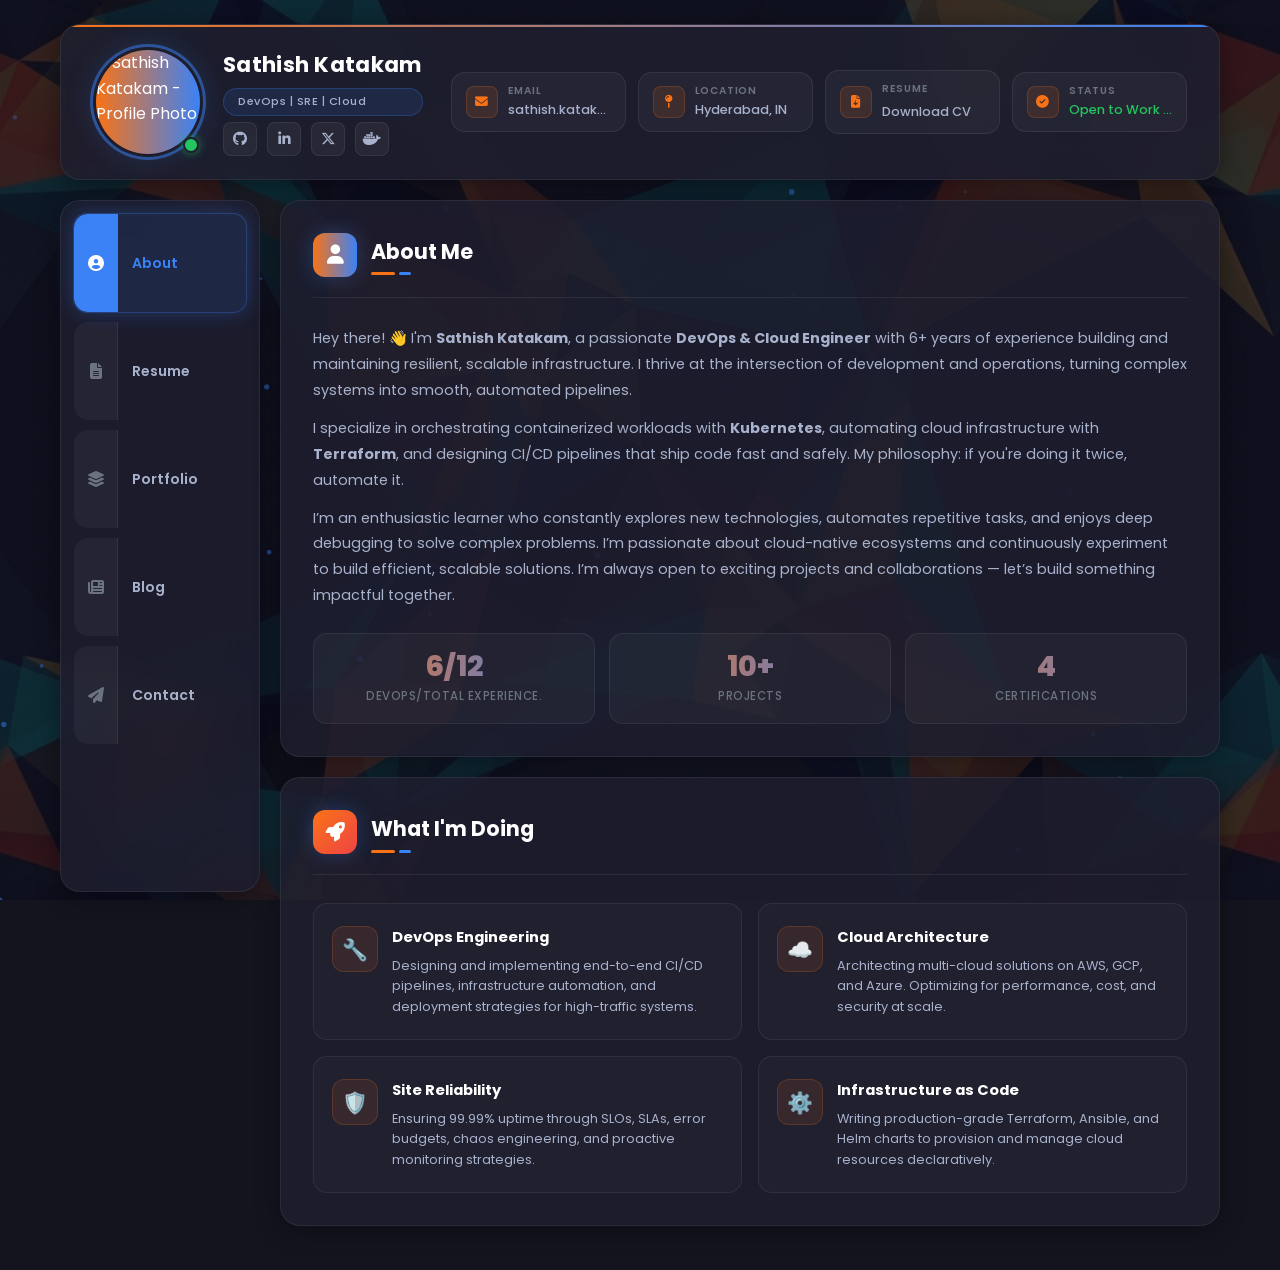
==== commit 86e56be2: "Update index.html" ====
--- a/index.html
+++ b/index.html
@@ -866,7 +866,7 @@
             <div class="blog-body">
 			<div class="blog-meta">
 			  <span class="blog-category">AI</span>
-			  <span class="blog-date"><i class="fas fa-calendar-alt"></i> Mar 15, 2025</span>
+			  <span class="blog-date"><i class="fas fa-calendar-alt"></i> Mar 15, 2026</span>
 			</div>
 			<h3 class="blog-title">
 			  AI Road Map — Beginner to Expert
@@ -928,4 +928,4 @@
   <script src="assets/js/main.js"></script>
 </body>
 
-</html>+</html>
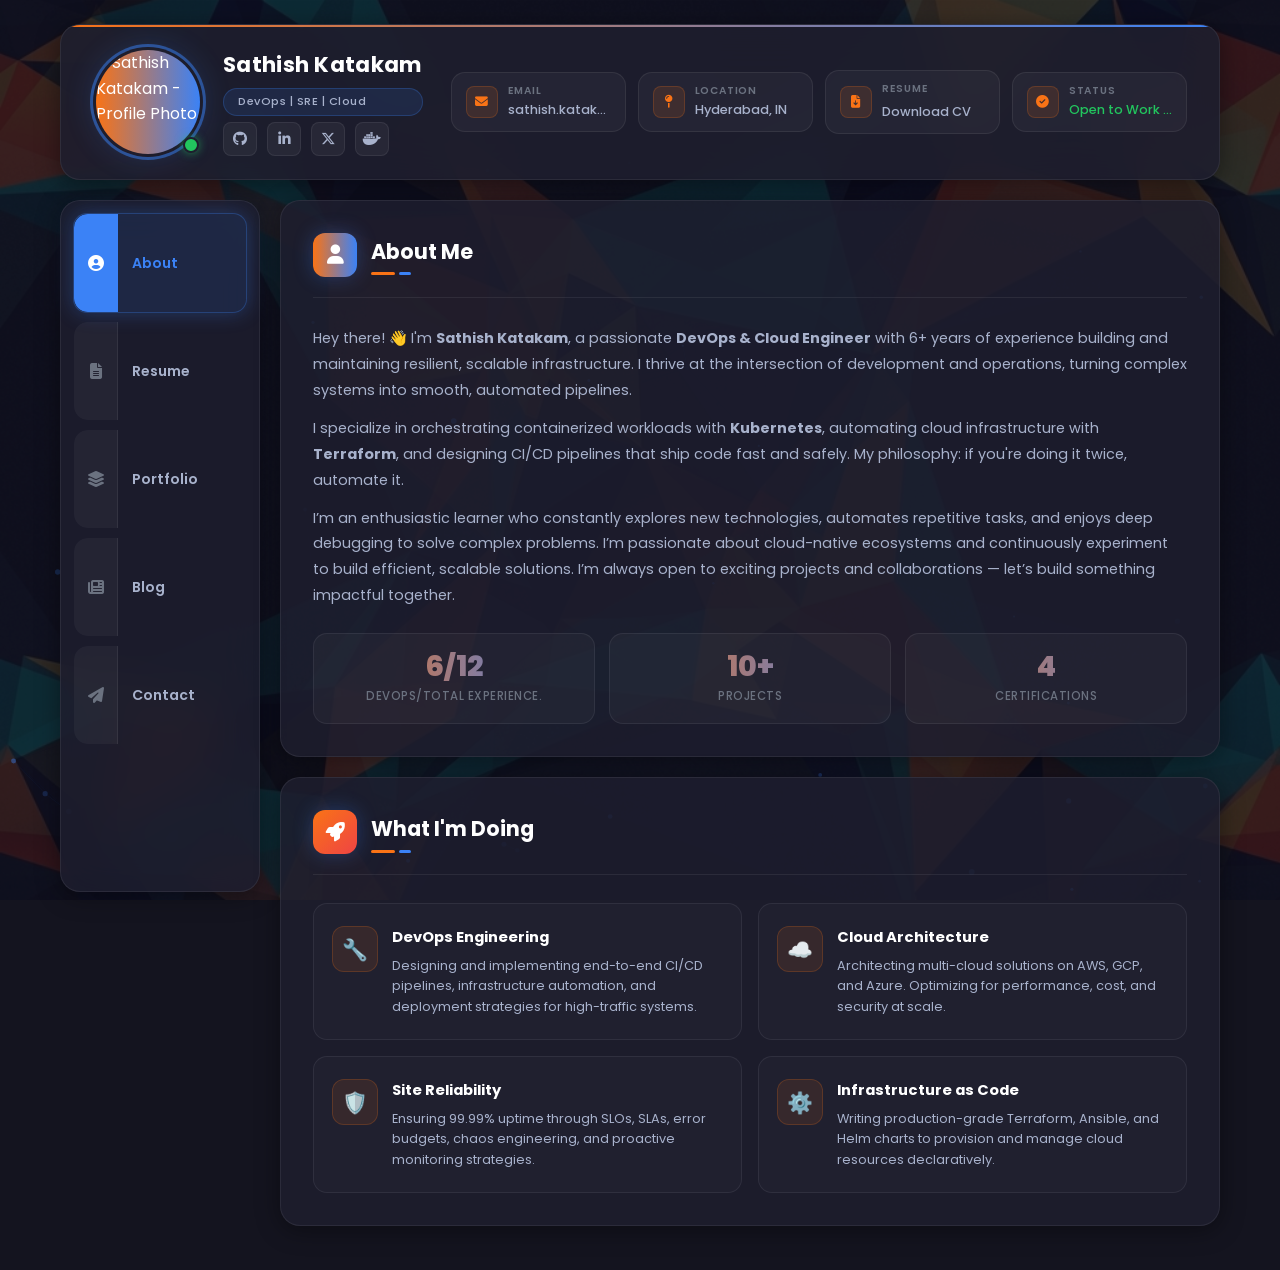
==== commit 39920521: "Update index.html" ====
--- a/index.html
+++ b/index.html
@@ -8,7 +8,7 @@
   <!-- SEO -->
   <title>Sathish Katakam — DevOps & Cloud Engineer</title>
   <meta name="description"
-    content="Alex Rivera is a DevOps, SRE, and Cloud Engineer specializing in infrastructure automation, Kubernetes, and cloud-native solutions." />
+    content="Sathish Katakam is a DevOps, SRE, and Cloud Engineer specializing in infrastructure automation, Kubernetes, and cloud-native solutions." />
   <meta name="keywords" content="DevOps, SRE, Cloud Engineer, Kubernetes, Docker, AWS, Terraform, Portfolio" />
 
   <!-- Open Graph -->
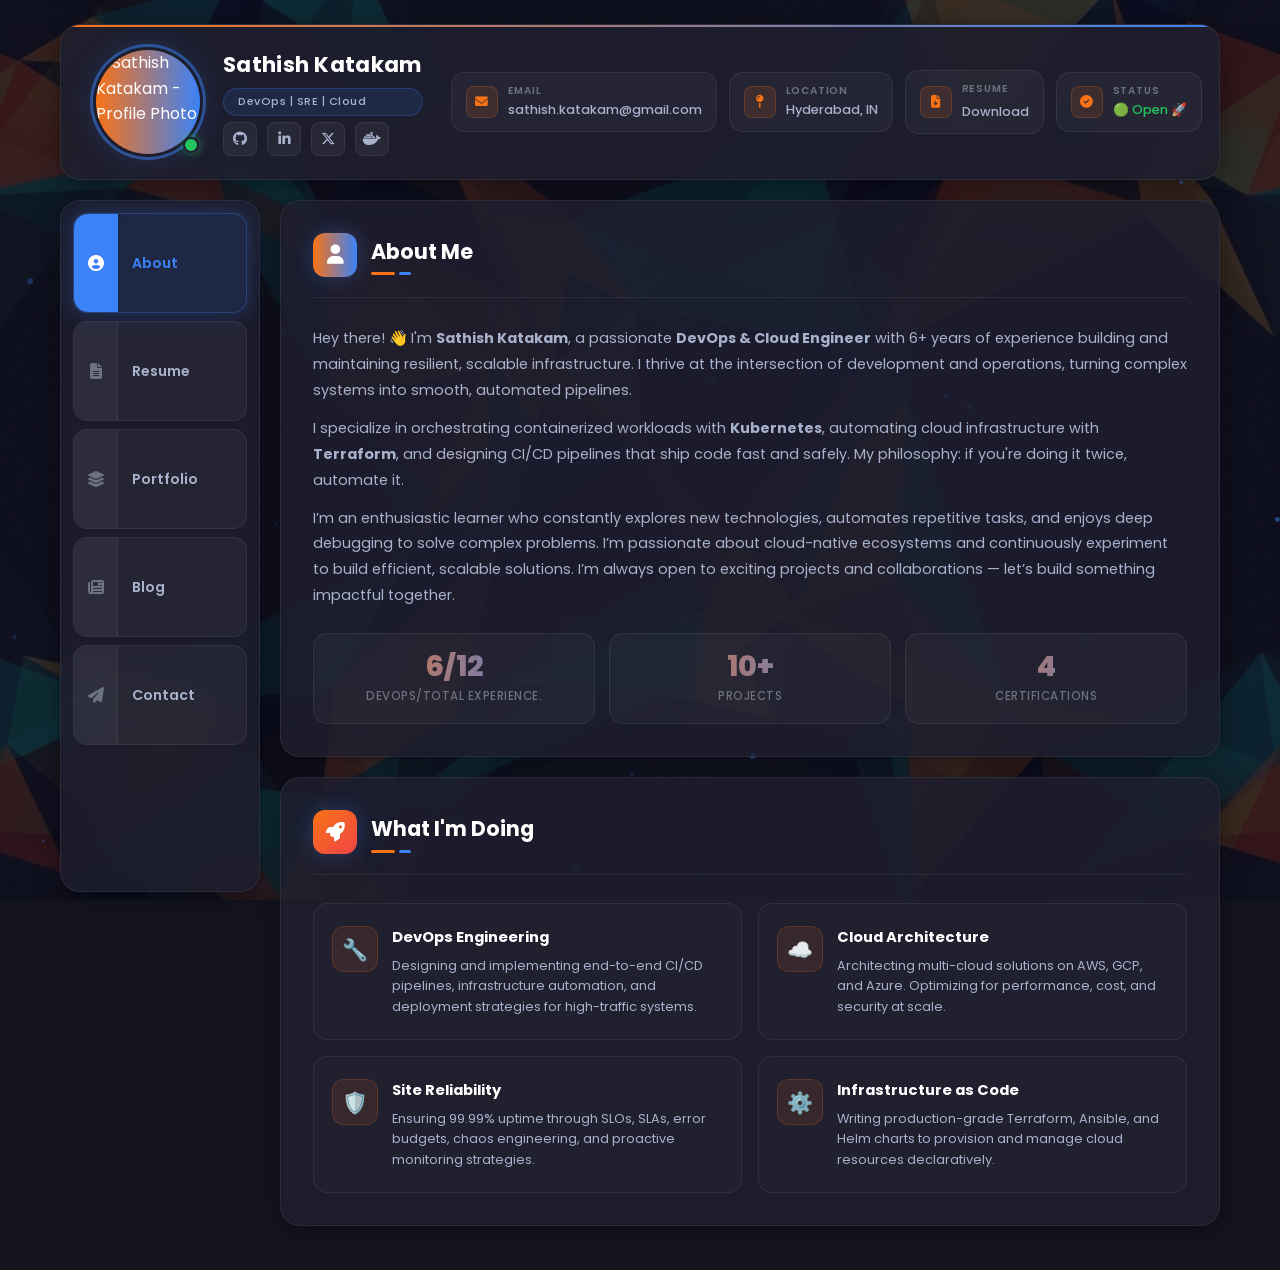
==== commit 0dba5162: "changes" ====
--- a/index.html
+++ b/index.html
@@ -8,7 +8,7 @@
   <!-- SEO -->
   <title>Sathish Katakam — DevOps & Cloud Engineer</title>
   <meta name="description"
-    content="Sathish Katakam is a DevOps, SRE, and Cloud Engineer specializing in infrastructure automation, Kubernetes, and cloud-native solutions." />
+    content="Alex Rivera is a DevOps, SRE, and Cloud Engineer specializing in infrastructure automation, Kubernetes, and cloud-native solutions." />
   <meta name="keywords" content="DevOps, SRE, Cloud Engineer, Kubernetes, Docker, AWS, Terraform, Portfolio" />
 
   <!-- Open Graph -->
@@ -86,14 +86,14 @@
           <div class="contact-icon"><i class="fas fa-file-arrow-down"></i></div>
           <div class="contact-text">
             <div class="contact-label">Resume</div>
-           	<a href="https://drive.google.com/file/d/14L8axffW6E2tBeldVrfwoEOwYHrTqh4i/view?usp=drive_link" download class="contact-value"> Download CV </a>
+           	<a href="https://drive.google.com/file/d/14L8axffW6E2tBeldVrfwoEOwYHrTqh4i/view?usp=drive_link" download class="contact-value"> Download</a>
           </div>
         </div>
         <div class="contact-item">
           <div class="contact-icon"><i class="fas fa-circle-check"></i></div>
           <div class="contact-text">
             <div class="contact-label">Status</div>
-            <div class="contact-value" style="color:#22c55e;">Open to Work 🚀</div>
+            <div class="contact-value" style="color:#22c55e;">🟢 Open 🚀</div>
           </div>
         </div>
       </div>
@@ -866,7 +866,7 @@
             <div class="blog-body">
 			<div class="blog-meta">
 			  <span class="blog-category">AI</span>
-			  <span class="blog-date"><i class="fas fa-calendar-alt"></i> Mar 15, 2026</span>
+			  <span class="blog-date"><i class="fas fa-calendar-alt"></i> Mar 15, 2025</span>
 			</div>
 			<h3 class="blog-title">
 			  AI Road Map — Beginner to Expert
@@ -884,9 +884,77 @@
 		</article>
         </div>
       </section>
-
-    </main>
-  </div>
+	  
+	    <section id="page-contact" class="content-page" aria-label="Contact form">
+        <div class="content-card">
+          <div class="section-header">
+            <div class="section-icon" style="background:linear-gradient(135deg,#22c55e,#14b8a6)"><i
+                class="fas fa-paper-plane"></i></div>
+            <div class="section-title-group">
+              <h2 class="section-title">Contact Me</h2>
+              <div class="accent-bar"><span class="bar-orange"></span><span class="bar-blue"></span></div>
+            </div>
+          </div>
+
+          <!-- Status Indicator -->
+          <div class="contact-status-bar">
+            <div class="status-indicator"></div>
+            <span class="status-text">Open for opportunities: Yes — actively looking for new challenges 🚀</span>
+          </div>
+
+          <!-- Info Cards -->
+          <div class="contact-cards-grid">
+            <div class="contact-info-card">
+              <i class="fas fa-envelope-open-text"></i>
+              <h4>Email</h4>
+              <p>sathish.katakam@gmail.com</p>
+            </div>
+            <div class="contact-info-card">
+              <i class="fas fa-map-location-dot"></i>
+              <h4>Location</h4>
+              <p>Hyderabad, IN</p>
+            </div>
+            <div class="contact-info-card">
+              <i class="fab fa-linkedin"></i>
+              <h4>LinkedIn</h4>
+              <p>/in/sathish-katakam</p>
+            </div>
+          </div>	
+		  <!-- Contact Form -->
+		  <form class="contact-form" id="contactForm" novalidate>
+			<div class="form-row">
+			  <div class="form-group">
+				<label for="contact-name">Full Name</label>
+				<input type="text" id="contact-name" name="name" placeholder="Sathish" required autocomplete="name" />
+			  </div>
+			  <div class="form-group">
+				<label for="contact-email">Email Address</label>
+				<input type="email" id="contact-email" name="email" placeholder="sathish@example.com" required autocomplete="email" />
+			  </div>
+			</div>
+			<div class="form-group">
+			  <label for="contact-subject">Subject</label>
+			  <select id="contact-subject" name="subject">
+				<option value="">Select a subject...</option>
+				<option value="collaboration">Project Collaboration</option>
+				<option value="consulting">DevOps Consulting</option>
+				<option value="hiring">Hiring / Recruitment</option>
+				<option value="general">General Inquiry</option>
+			  </select>
+			</div>
+			<div class="form-group">
+			  <label for="contact-message">Message</label>
+			  <textarea id="contact-message" name="message" placeholder="Tell me about your project or opportunity..." required></textarea>
+			</div>
+			<button type="submit" class="submit-btn" id="submit-btn">
+			  <i class="fas fa-paper-plane"></i>
+			  Send Message
+			</button>
+		  <p id="statusMsg"></p>
+		</form>
+
+		</main>
+	  </div>
 
   <!-- ==================== MOBILE BOTTOM NAV ==================== -->
   <nav class="mobile-nav" aria-label="Mobile navigation">
@@ -925,7 +993,11 @@
   </nav>
 
   <!-- Scripts -->
+  <script src="https://cdn.emailjs.com/dist/email.min.js"></script>
+  <script>
+   emailjs.init("ScX08NxeV9u_t6J1w");
+  </script>
   <script src="assets/js/main.js"></script>
 </body>
 
-</html>
+</html>
--- a/assets/css/style.css
+++ b/assets/css/style.css
@@ -197,13 +197,11 @@
 
 /* Contact section (right side of top pane) */
 .top-pane-contact {
-  display: grid;
-  grid-template-columns: repeat(4, 1fr);
+  display: flex;
+  flex-wrap: nowrap;     /* keep them in one line */
   gap: 12px;
-  flex: 1;
-  align-items: center;
-}
-
+  align-items: center;
+}
 .top-pane-contact .contact-item {
   align-items: center;
   justify-content: flex-start;
@@ -214,6 +212,8 @@
   transition: var(--transition);
   gap: 10px;
   min-width: 0;
+  flex: 0 0 auto;        /* size based on content */
+  min-width: unset;      /* remove forced minimums */
 }
 
 .top-pane-contact .contact-item:hover {
@@ -460,6 +460,8 @@
   width: 100%;
   border: 1px solid transparent;
   text-decoration: none;
+  border: 1px solid var(--border-color);
+  background: rgba(255, 255, 255, 0.04);
 }
 
 .nav-item a .nav-icon-box {
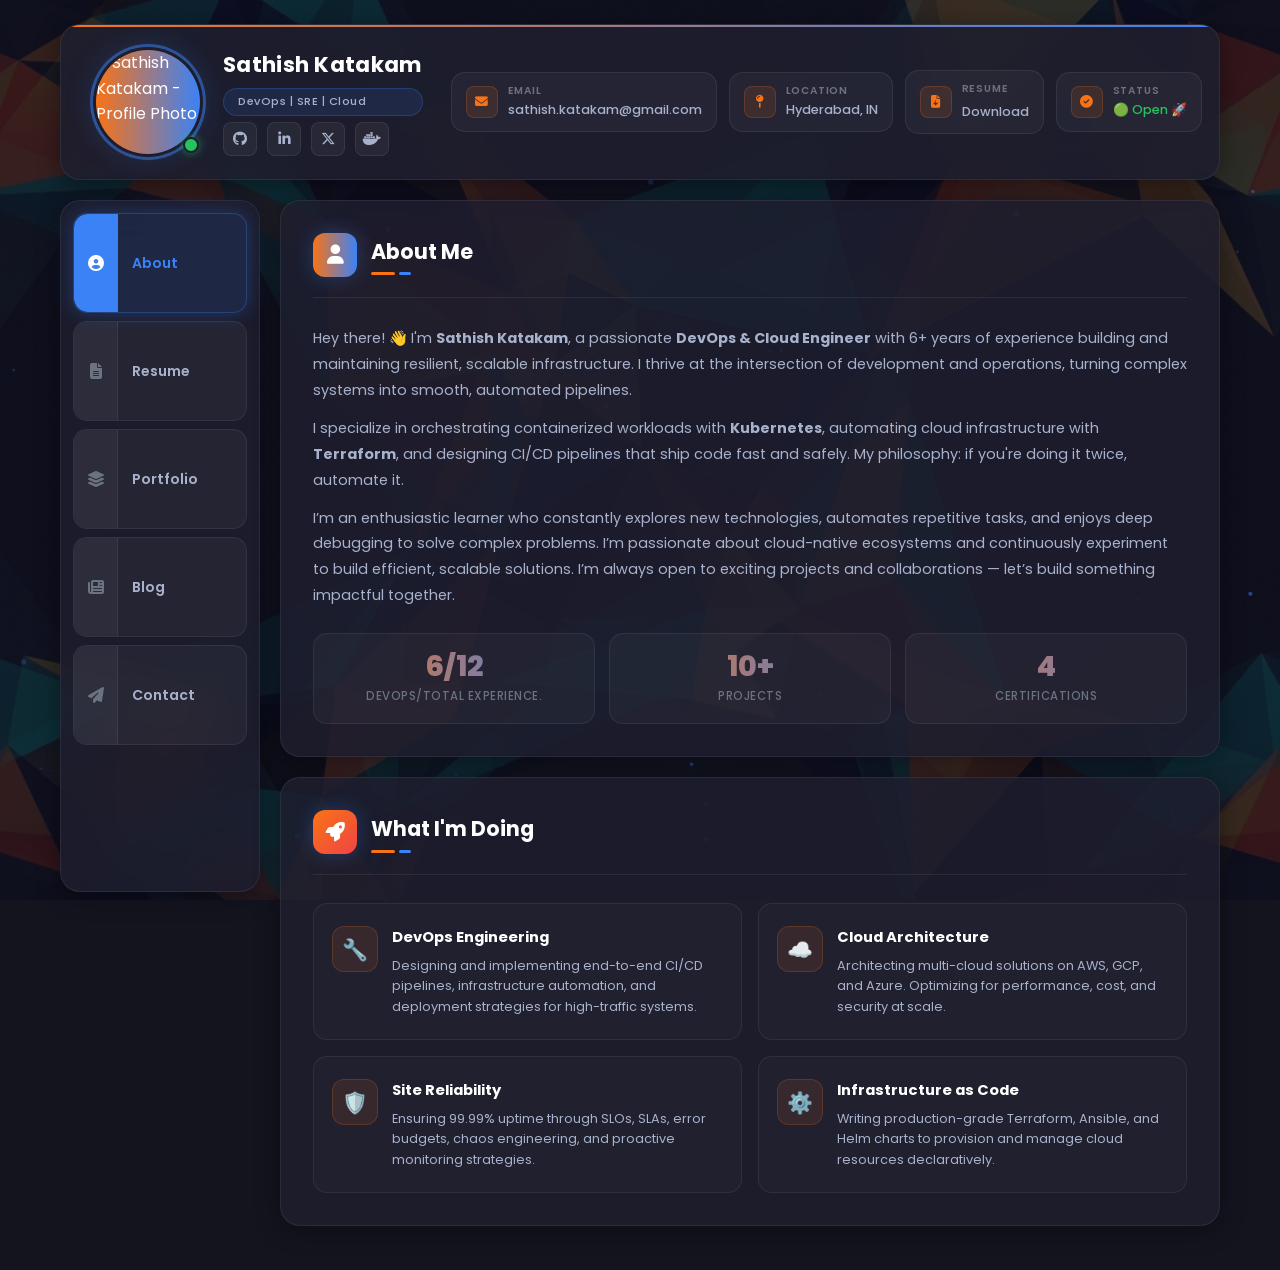
==== commit 467ca9a5: "Merge branch 'main' of https://github.com/sathish-katakam/sathish-katakam.github.io" ====
--- a/index.html
+++ b/index.html
@@ -8,7 +8,7 @@
   <!-- SEO -->
   <title>Sathish Katakam — DevOps & Cloud Engineer</title>
   <meta name="description"
-    content="Alex Rivera is a DevOps, SRE, and Cloud Engineer specializing in infrastructure automation, Kubernetes, and cloud-native solutions." />
+    content="Sathish Katakam is a DevOps, SRE, and Cloud Engineer specializing in infrastructure automation, Kubernetes, and cloud-native solutions." />
   <meta name="keywords" content="DevOps, SRE, Cloud Engineer, Kubernetes, Docker, AWS, Terraform, Portfolio" />
 
   <!-- Open Graph -->
@@ -866,7 +866,7 @@
             <div class="blog-body">
 			<div class="blog-meta">
 			  <span class="blog-category">AI</span>
-			  <span class="blog-date"><i class="fas fa-calendar-alt"></i> Mar 15, 2025</span>
+			  <span class="blog-date"><i class="fas fa-calendar-alt"></i> Mar 15, 2026</span>
 			</div>
 			<h3 class="blog-title">
 			  AI Road Map — Beginner to Expert
@@ -1000,4 +1000,4 @@
   <script src="assets/js/main.js"></script>
 </body>
 
-</html>+</html>
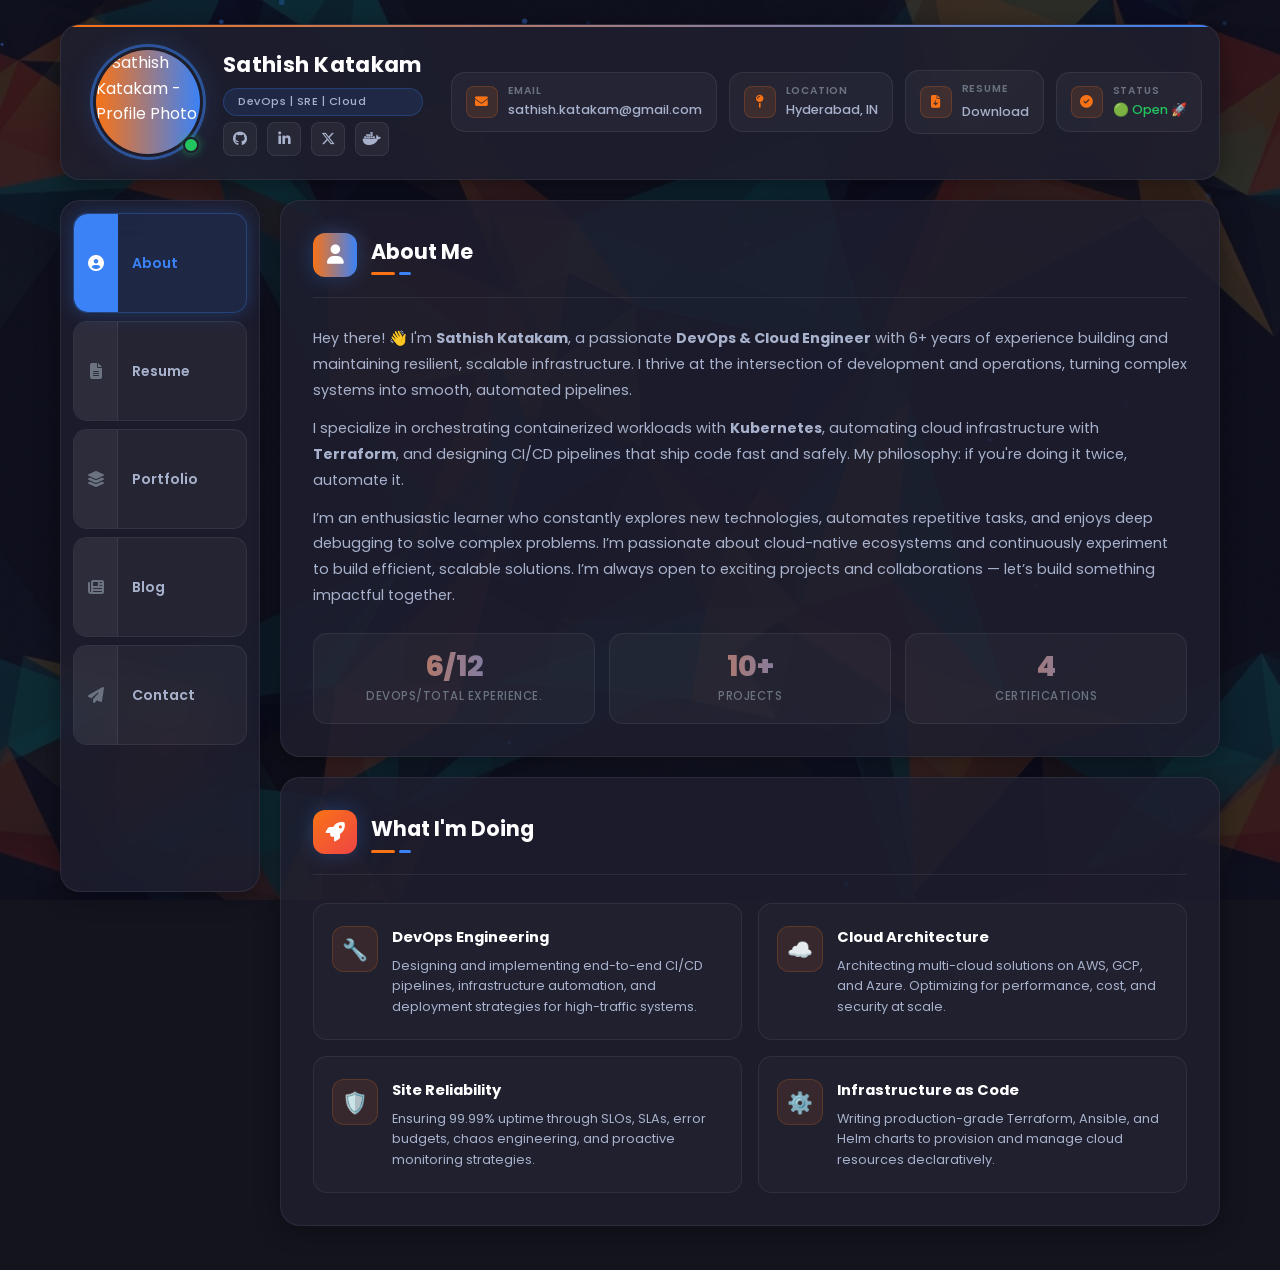
==== commit 8f6d2d3e: "changes" ====
--- a/index.html
+++ b/index.html
@@ -8,7 +8,7 @@
   <!-- SEO -->
   <title>Sathish Katakam — DevOps & Cloud Engineer</title>
   <meta name="description"
-    content="Sathish Katakam is a DevOps, SRE, and Cloud Engineer specializing in infrastructure automation, Kubernetes, and cloud-native solutions." />
+    content="Alex Rivera is a DevOps, SRE, and Cloud Engineer specializing in infrastructure automation, Kubernetes, and cloud-native solutions." />
   <meta name="keywords" content="DevOps, SRE, Cloud Engineer, Kubernetes, Docker, AWS, Terraform, Portfolio" />
 
   <!-- Open Graph -->
@@ -866,7 +866,7 @@
             <div class="blog-body">
 			<div class="blog-meta">
 			  <span class="blog-category">AI</span>
-			  <span class="blog-date"><i class="fas fa-calendar-alt"></i> Mar 15, 2026</span>
+			  <span class="blog-date"><i class="fas fa-calendar-alt"></i> Mar 15, 2025</span>
 			</div>
 			<h3 class="blog-title">
 			  AI Road Map — Beginner to Expert
@@ -1000,4 +1000,4 @@
   <script src="assets/js/main.js"></script>
 </body>
 
-</html>
+</html>
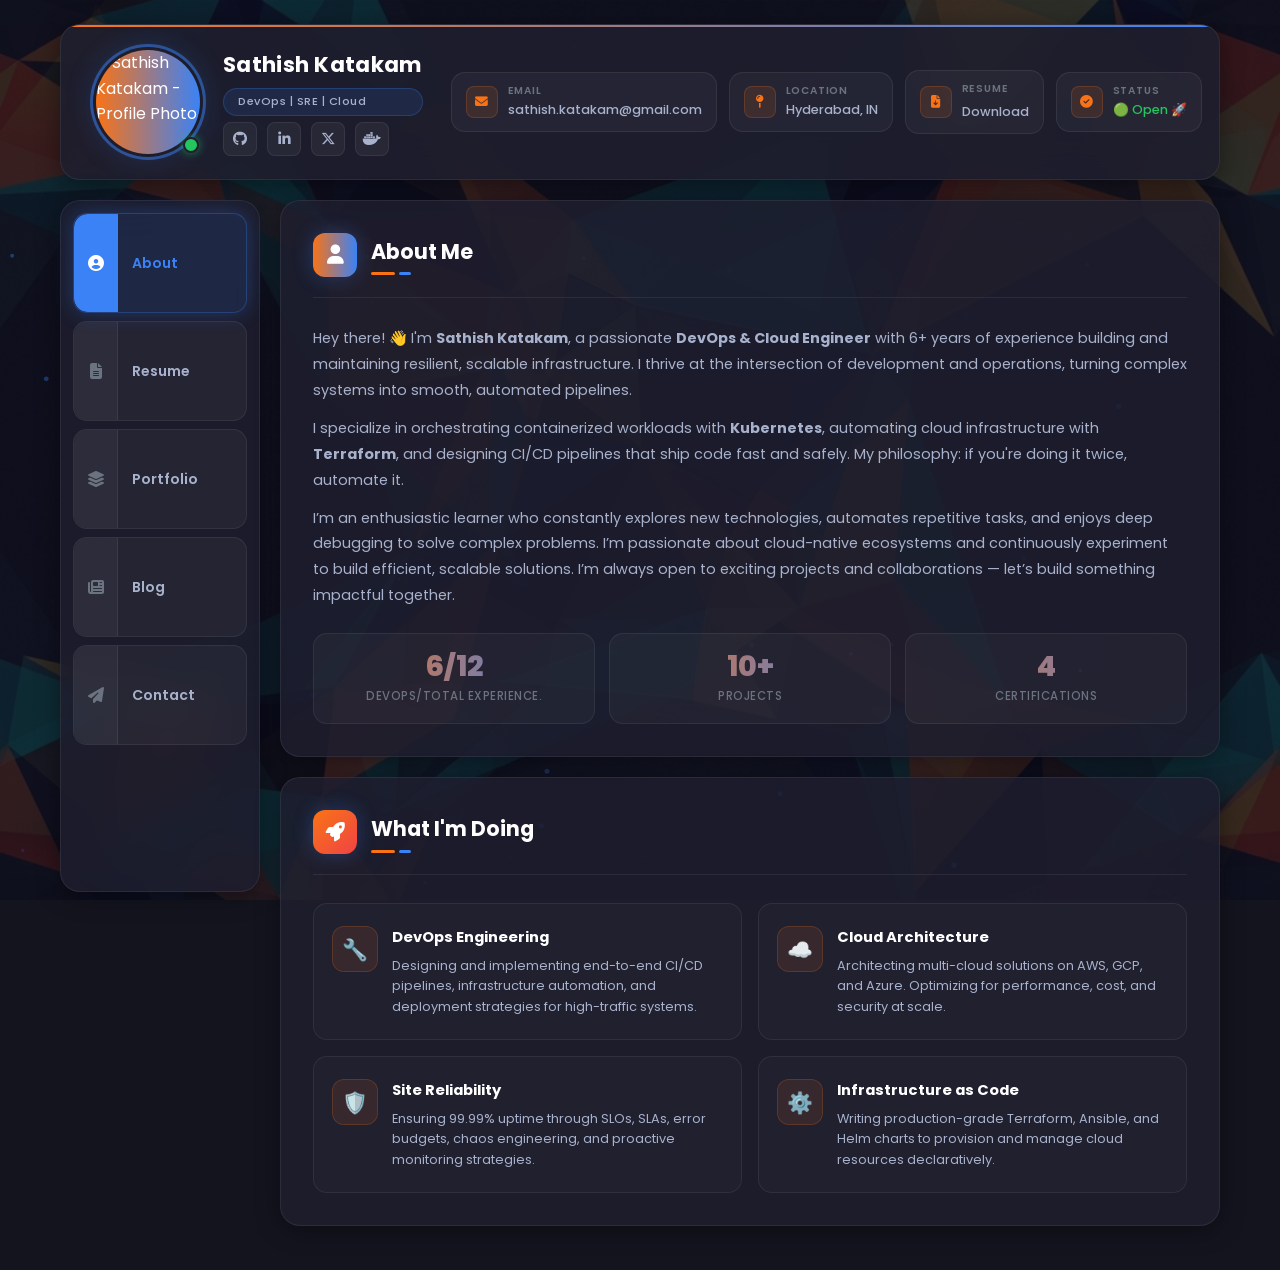
==== commit aaa7ad23: "Update index.html" ====
--- a/index.html
+++ b/index.html
@@ -8,7 +8,7 @@
   <!-- SEO -->
   <title>Sathish Katakam — DevOps & Cloud Engineer</title>
   <meta name="description"
-    content="Alex Rivera is a DevOps, SRE, and Cloud Engineer specializing in infrastructure automation, Kubernetes, and cloud-native solutions." />
+    content="Sathish Katakam is a DevOps, SRE, and Cloud Engineer specializing in infrastructure automation, Kubernetes, and cloud-native solutions." />
   <meta name="keywords" content="DevOps, SRE, Cloud Engineer, Kubernetes, Docker, AWS, Terraform, Portfolio" />
 
   <!-- Open Graph -->
@@ -1000,4 +1000,4 @@
   <script src="assets/js/main.js"></script>
 </body>
 
-</html>+</html>
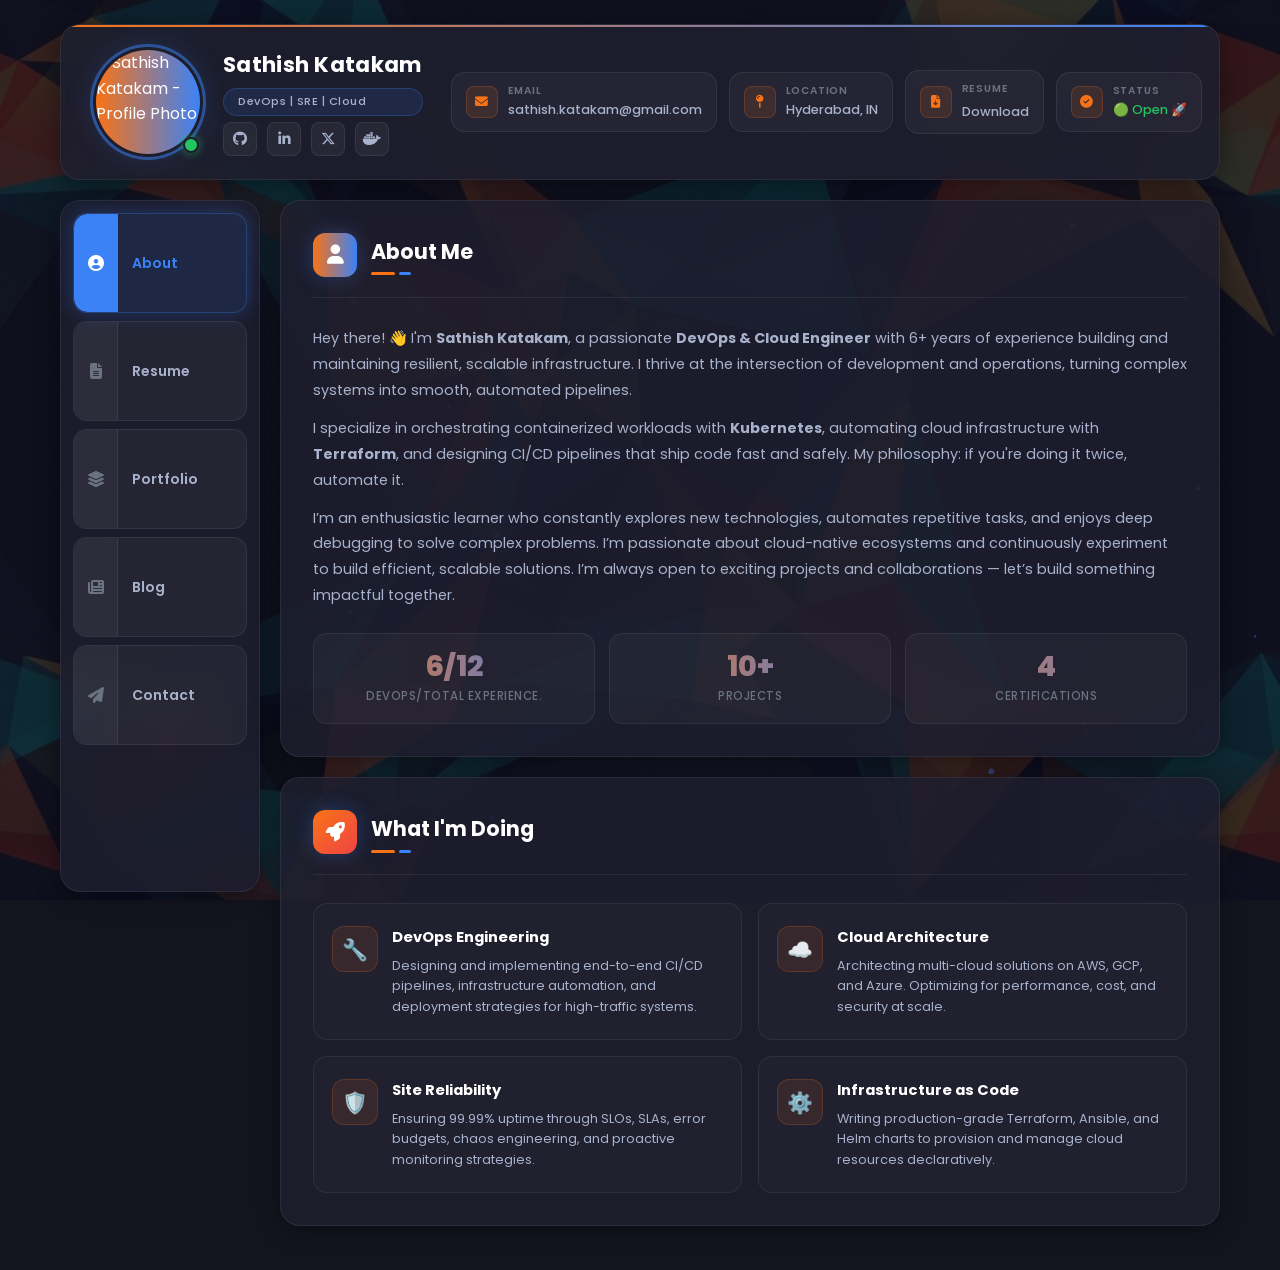
==== commit f85a17ba: "Update index.html" ====
--- a/index.html
+++ b/index.html
@@ -12,8 +12,8 @@
   <meta name="keywords" content="DevOps, SRE, Cloud Engineer, Kubernetes, Docker, AWS, Terraform, Portfolio" />
 
   <!-- Open Graph -->
-  <meta property="og:title" content="Alex Rivera — DevOps & Cloud Engineer" />
-  <meta property="og:description" content="Portfolio of Alex Rivera — DevOps, SRE, and Cloud Engineering specialist." />
+  <meta property="og:title" content="Sathish Katakam — DevOps & Cloud Engineer" />
+  <meta property="og:description" content="Portfolio of Sathish Katakam — DevOps, SRE, and Cloud Engineering specialist." />
   <meta property="og:type" content="website" />
 
   <!-- Fonts -->
